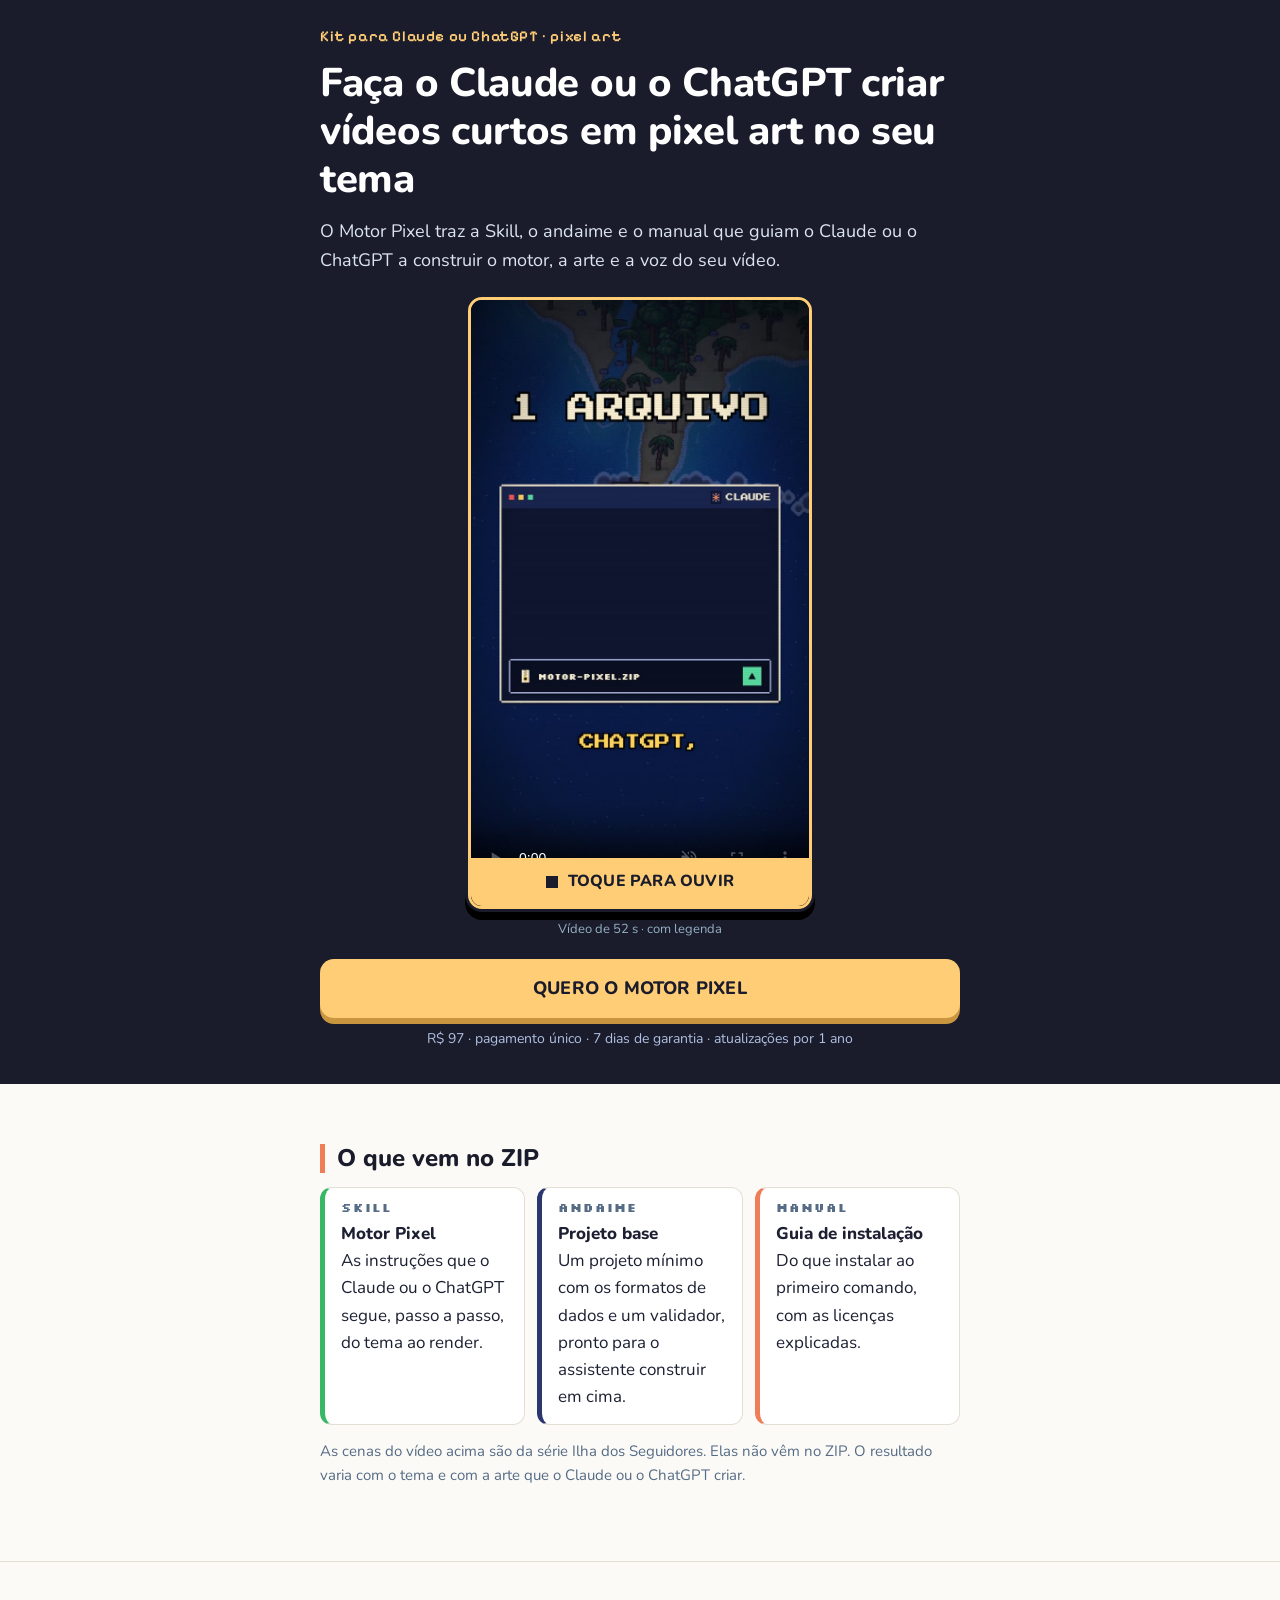
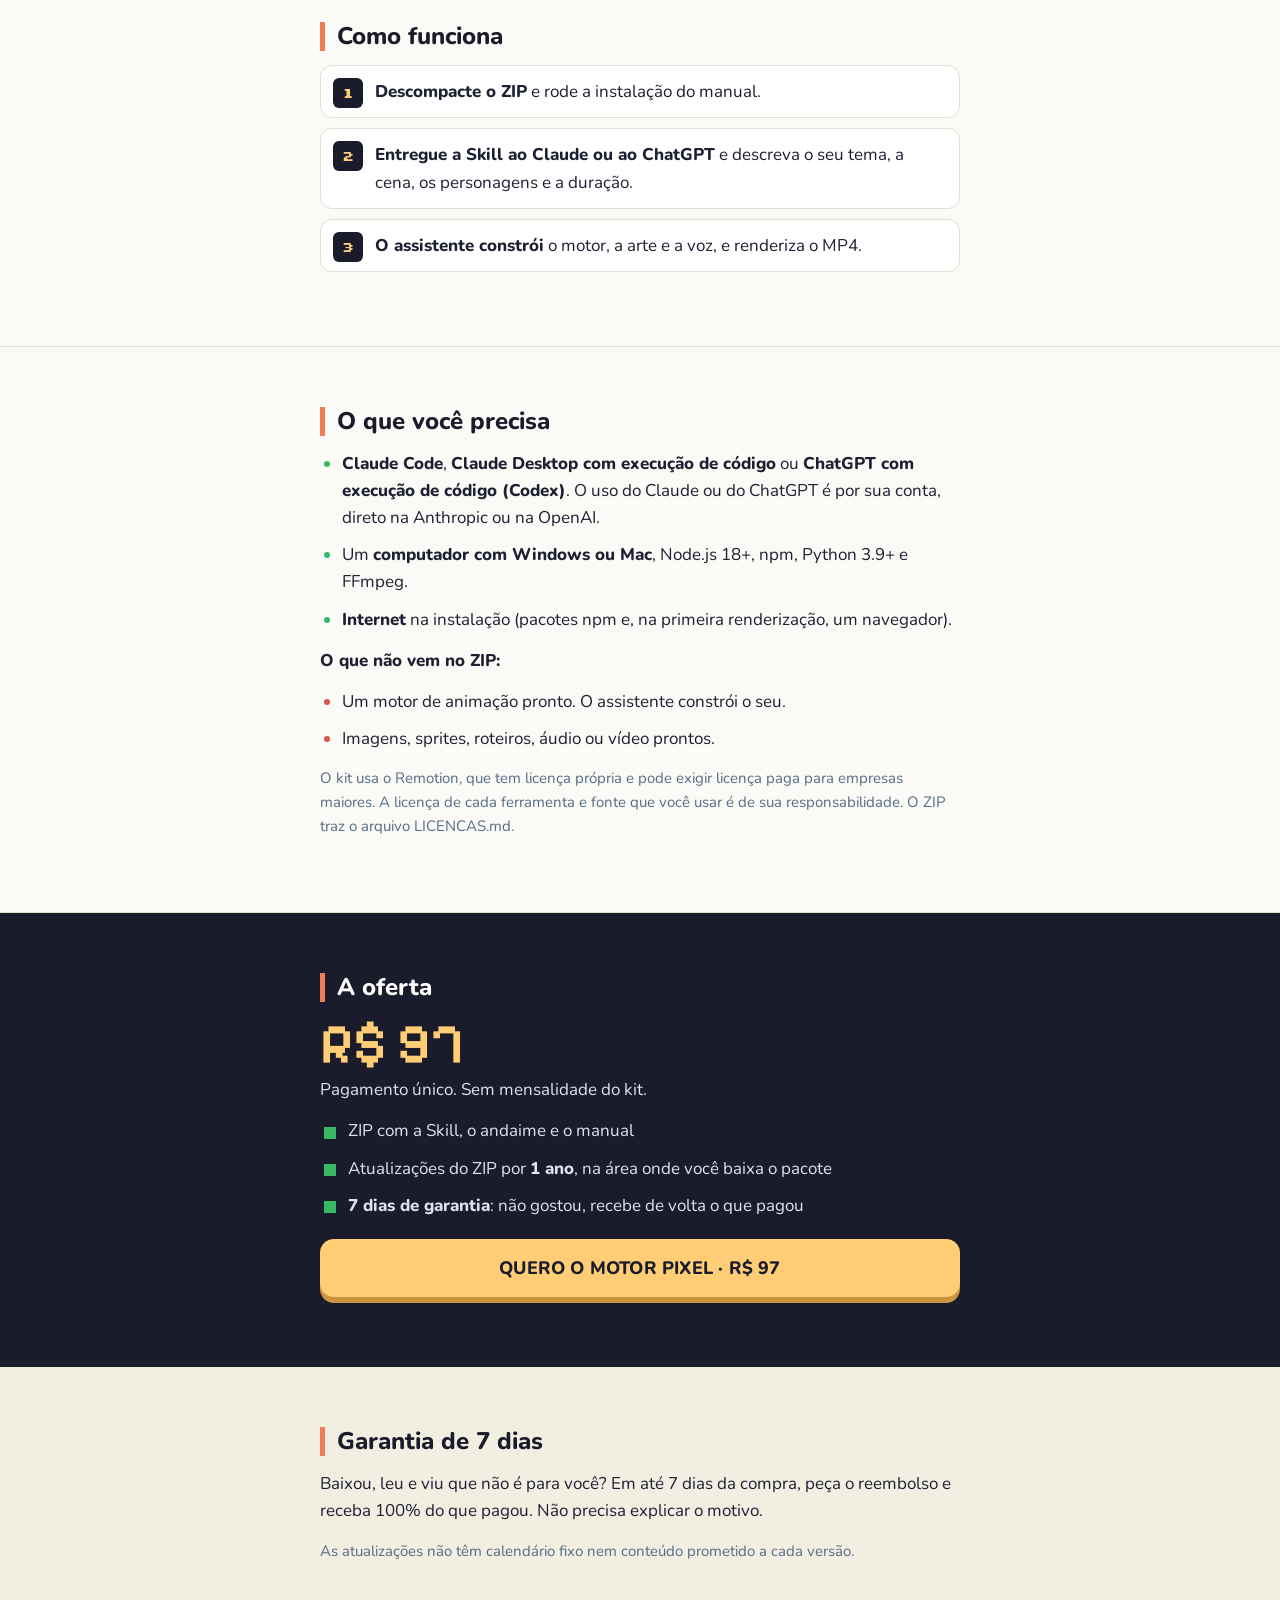
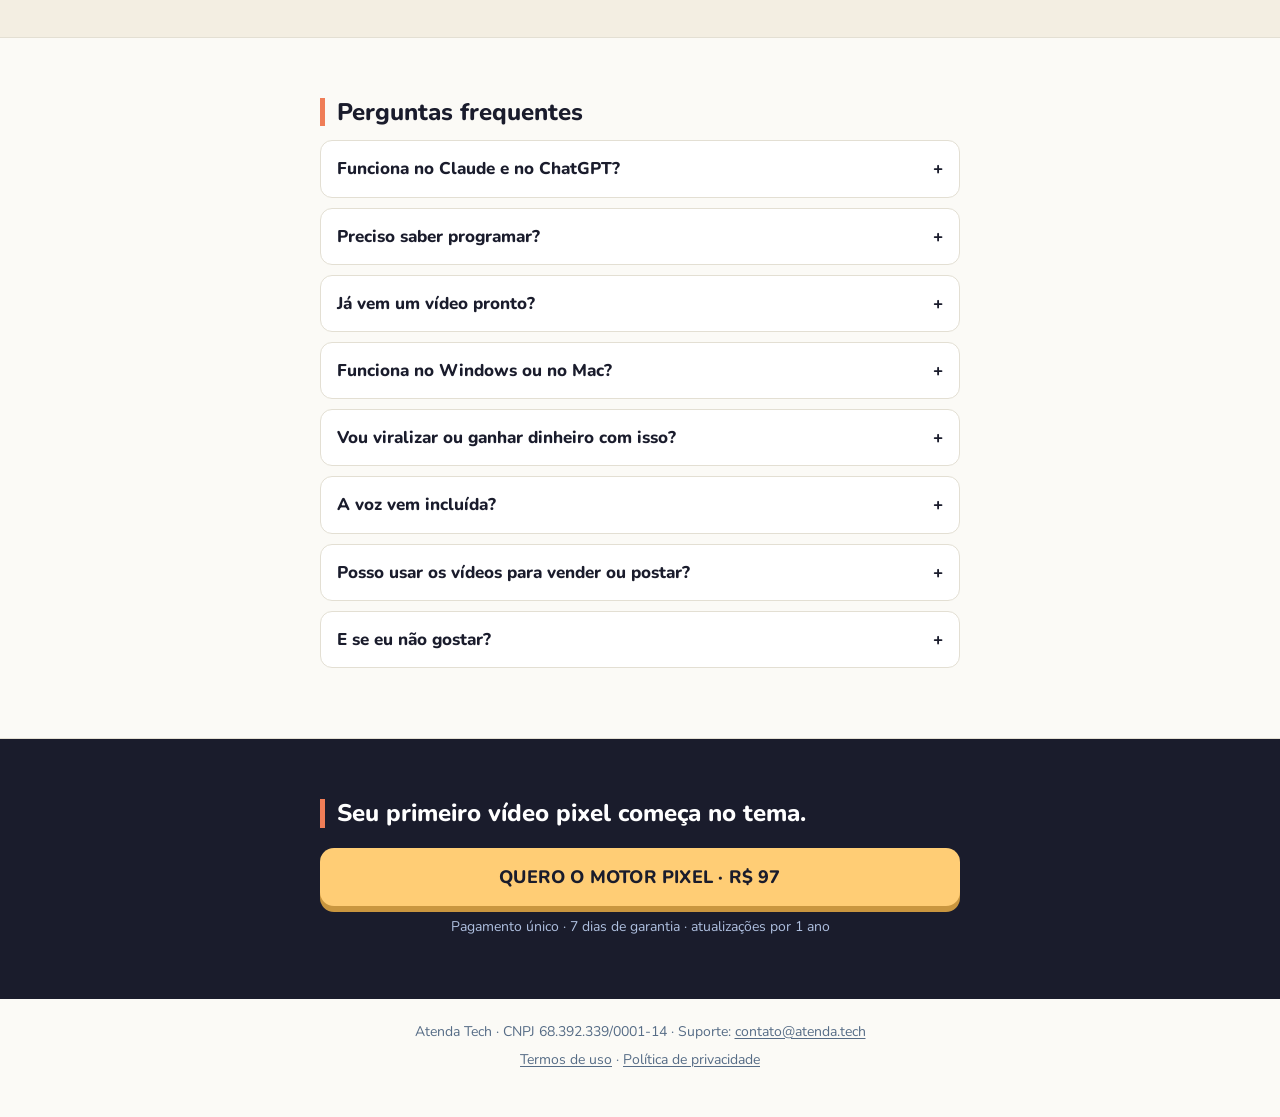
==== motor-pixel/index.html @ f1d87faf "Motor Pixel: remove linha 'Promessa de views, seguidores ou renda'" ====
<!doctype html>
<html lang="pt-BR">
<head>
<meta charset="utf-8">
<meta name="viewport" content="width=device-width, initial-scale=1">
<meta name="robots" content="noindex">
<title>Motor Pixel · Kit para criar vídeos pixel art com o Claude ou o ChatGPT</title>
<meta name="description" content="Kit com a Skill, o andaime e o manual para o Claude ou o ChatGPT construir um vídeo curto em pixel art no seu tema. R$ 97, pagamento único, 7 dias de garantia e 1 ano de atualizações.">
<meta name="theme-color" content="#1a1c2c">
<!-- URL do checkout. Vazia, os botões de compra ficam desativados. -->
<meta name="checkout-url" content="https://pay.kiwify.com.br/xDfB7ss">
<!-- Meta Pixel Code -->
<script>
!function(f,b,e,v,n,t,s)
{if(f.fbq)return;n=f.fbq=function(){n.callMethod?
n.callMethod.apply(n,arguments):n.queue.push(arguments)};
if(!f._fbq)f._fbq=n;n.push=n;n.loaded=!0;n.version='2.0';
n.queue=[];t=b.createElement(e);t.async=!0;
t.src=v;s=b.getElementsByTagName(e)[0];
s.parentNode.insertBefore(t,s)}(window, document,'script',
'https://connect.facebook.net/en_US/fbevents.js');
fbq('init', '1447176216770002');
fbq('track', 'PageView');
</script>
<noscript><img height="1" width="1" style="display:none"
src="https://www.facebook.com/tr?id=1447176216770002&ev=PageView&noscript=1"
/></noscript>
<!-- End Meta Pixel Code -->
<link rel="preload" as="image" href="poster.jpg">
<style>
@font-face{font-family:"Nunito";src:url(../fonts/Nunito-Regular.ttf);font-weight:400;font-display:swap}
@font-face{font-family:"Nunito";src:url(../fonts/Nunito-Bold.ttf);font-weight:700;font-display:swap}
@font-face{font-family:"Nunito";src:url(../fonts/Nunito-ExtraBold.ttf);font-weight:800;font-display:swap}
@font-face{font-family:"Pixel";src:url(../fonts/PixelifySans-600.ttf);font-weight:600;font-display:swap}
@font-face{font-family:"Silk";src:url(../fonts/Silkscreen-Bold.ttf);font-weight:700;font-display:swap}
:root{--escuro:#1a1c2c;--navy:#29366f;--amarelo:#ffcd75;--laranja:#ef7d57;--verde:#38b764;--ink:#1d2033;--muted:#566c86;--line:#E3DFD3;--papel:#fbfaf6;--creme:#F3EEE2;--vermelho:#d9534f}
*{box-sizing:border-box}
html{-webkit-text-size-adjust:100%;scroll-behavior:smooth}
body{margin:0;font-family:"Nunito",system-ui,-apple-system,"Segoe UI",Roboto,sans-serif;font-size:17px;line-height:1.6;color:var(--ink);background:var(--papel)}
img,video{max-width:100%;display:block}
.wrap{max-width:680px;margin:0 auto;padding:0 20px}
section{padding:44px 0;border-bottom:1px solid var(--line)}
h1,h2,h3{font-weight:800;line-height:1.2;margin:0 0 14px;color:var(--escuro)}
h1{font-size:30px;color:#fff;letter-spacing:-.3px}
h2{font-size:24px;padding-left:12px;border-left:5px solid var(--laranja)}
p{margin:0 0 14px}
ul,ol{margin:0 0 14px;padding-left:22px}
li{margin:0 0 10px}
strong{font-weight:800}
.skip{position:absolute;left:-999px}
.skip:focus{left:8px;top:8px;background:#fff;padding:8px 12px;z-index:50}
/* hero */
.hero{background:var(--escuro);color:#DCE3F2;padding:26px 0 34px;border:0}
.kicker{font:600 15px/1.4 "Pixel",sans-serif;letter-spacing:.6px;color:var(--amarelo);margin-bottom:12px}
.hero .sub{font-size:18px;color:#DCE3F2}
/* vídeo 9:16 */
.vsl{position:relative;width:min(100%,360px,calc(68vh * 9 / 16));aspect-ratio:9/16;margin:22px auto 6px;border-radius:14px;overflow:hidden;background:#000;border:3px solid var(--amarelo);box-shadow:0 0 0 3px var(--escuro),0 8px 0 3px #000}
.vsl video{width:100%;height:100%;object-fit:cover;background:#000}
.sound{position:absolute;inset:auto 0 0 0;display:flex;align-items:center;justify-content:center;gap:10px;padding:14px 12px;border:0;cursor:pointer;color:var(--escuro);background:var(--amarelo);font:800 16px/1.2 "Nunito",sans-serif;text-transform:uppercase;letter-spacing:.2px}
.sound[hidden]{display:none}
.sound .dot{width:12px;height:12px;background:var(--escuro);animation:blink 1s steps(2) infinite}
@keyframes blink{50%{opacity:.15}}
.vsl-cap{text-align:center;font-size:13px;color:#94b0c2;margin:10px 0 0}
/* botões de compra (desativados até existir checkout) */
.cta{display:block;width:100%;text-align:center;background:var(--amarelo);color:var(--escuro);font:800 18px/1.25 "Nunito",sans-serif;border:0;padding:18px 16px;border-radius:14px;box-shadow:0 6px 0 #C9963F;margin:20px 0 10px;text-transform:uppercase;letter-spacing:.2px;cursor:pointer}
.cta:active:not(:disabled){transform:translateY(3px);box-shadow:0 3px 0 #C9963F}
.cta:disabled{background:#cfc9b8;color:#5b5a52;box-shadow:0 6px 0 #a9a392;cursor:not-allowed}
.cta-small{display:block;text-align:center;font-size:14px;color:var(--muted)}
.hero .cta-small,.final .cta-small{color:#AFC0E0}
/* blocos */
.cards{list-style:none;padding:0;display:grid;gap:12px}
.cards li{background:#fff;border:1px solid var(--line);border-left:5px solid var(--verde);border-radius:12px;padding:14px 16px;margin:0}
.cards li:nth-child(2){border-left-color:var(--navy)}
.cards li:nth-child(3){border-left-color:var(--laranja)}
.tag{display:block;font:700 12px/1 "Silk",monospace;letter-spacing:1px;color:var(--muted);margin-bottom:6px}
.steps{list-style:none;padding:0;counter-reset:s}
.steps li{counter-increment:s;position:relative;padding:12px 12px 12px 54px;background:#fff;border:1px solid var(--line);border-radius:12px}
.steps li::before{content:counter(s);position:absolute;left:12px;top:12px;width:30px;height:30px;border-radius:6px;background:var(--escuro);color:var(--amarelo);font:700 14px/30px "Silk",monospace;text-align:center}
.need li::marker{color:var(--verde)}
.warn{background:#FFF6D6;border:2px solid #E0A800;border-radius:12px;padding:12px 14px;color:#5A4500;font-size:16px}
.no li::marker{color:var(--vermelho)}
.note{font-size:15px;color:var(--muted)}
.offer{background:var(--escuro);color:#DCE3F2;border:0}
.offer h2{color:#fff}
.price{font:600 56px/1 "Pixel",sans-serif;color:var(--amarelo);margin:6px 0 4px}
.offer ul{list-style:none;padding:0}
.offer li{padding-left:28px;position:relative}
.offer li::before{content:"";position:absolute;left:4px;top:.55em;width:12px;height:12px;background:var(--verde)}
.guarantee{background:var(--creme)}
.faq details{background:#fff;border:1px solid var(--line);border-radius:12px;margin:0 0 10px;padding:0 16px}
.faq summary{cursor:pointer;font-weight:800;padding:14px 0;list-style:none;color:var(--escuro)}
.faq summary::-webkit-details-marker{display:none}
.faq summary::after{content:"+";float:right;font-weight:800}
.faq details[open] summary::after{content:"–"}
.final{background:var(--escuro);border:0}
.final h2{color:#fff}
footer{padding:22px 0 110px;font-size:14px;color:var(--muted);text-align:center}
footer p{margin:0 0 6px}footer a{color:var(--muted);text-underline-offset:2px}
/* barra fixa no celular */
.bar{position:fixed;left:0;right:0;bottom:0;z-index:20;background:rgba(26,28,44,.97);border-top:3px solid var(--amarelo);padding:10px 14px calc(10px + env(safe-area-inset-bottom));display:flex;gap:12px;align-items:center;transform:translateY(110%);transition:transform .25s}
.bar.on{transform:none}
.bar .p{color:#fff;font:600 22px/1 "Pixel",sans-serif;white-space:nowrap}
.bar .p small{display:block;font:700 11px/1.2 "Nunito",sans-serif;color:#AFC0E0;margin-top:3px}
.bar .cta{margin:0;padding:13px 10px;font-size:15px;box-shadow:0 4px 0 #a9a392}
@media (min-width:760px){h1{font-size:40px}section{padding:60px 0}.cards{grid-template-columns:1fr 1fr 1fr}.bar{display:none}footer{padding-bottom:40px}}
@media (prefers-reduced-motion:reduce){.sound .dot{animation:none}html{scroll-behavior:auto}.bar{transition:none}}
</style>
</head>
<body>
<a class="skip" href="#oferta">Ir para a oferta</a>

<section class="hero">
  <div class="wrap">
    <div class="kicker">Kit para Claude ou ChatGPT · pixel art</div>
    <h1>Faça o Claude ou o ChatGPT criar vídeos curtos em pixel art no seu tema</h1>
    <p class="sub">O Motor Pixel traz a Skill, o andaime e o manual que guiam o Claude ou o ChatGPT a construir o motor, a arte e a voz do seu vídeo.</p>

    <div class="vsl" id="vsl">
      <video id="vsl-video" src="vsl.mp4" poster="poster.jpg" muted playsinline preload="metadata" aria-label="Vídeo de apresentação do Motor Pixel"></video>
      <button class="sound" id="sound" type="button" hidden><span class="dot" aria-hidden="true"></span>Toque para ouvir</button>
    </div>
    <p class="vsl-cap">Vídeo de 52 s · com legenda</p>

    <button class="cta" type="button" disabled aria-disabled="true" data-checkout="vsl-topo">Quero o Motor Pixel</button>
    <span class="cta-small">R$&nbsp;97 · pagamento único · 7 dias de garantia · atualizações por 1 ano</span>
  </div>
</section>

<section>
  <div class="wrap">
    <h2>O que vem no ZIP</h2>
    <ul class="cards">
      <li><span class="tag">SKILL</span><strong>Motor Pixel</strong><br>As instruções que o Claude ou o ChatGPT segue, passo a passo, do tema ao render.</li>
      <li><span class="tag">ANDAIME</span><strong>Projeto base</strong><br>Um projeto mínimo com os formatos de dados e um validador, pronto para o assistente construir em cima.</li>
      <li><span class="tag">MANUAL</span><strong>Guia de instalação</strong><br>Do que instalar ao primeiro comando, com as licenças explicadas.</li>
    </ul>
    <p class="note">As cenas do vídeo acima são da série Ilha dos Seguidores. Elas não vêm no ZIP. O resultado varia com o tema e com a arte que o Claude ou o ChatGPT criar.</p>
  </div>
</section>

<section>
  <div class="wrap">
    <h2>Como funciona</h2>
    <ol class="steps">
      <li><strong>Descompacte o ZIP</strong> e rode a instalação do manual.</li>
      <li><strong>Entregue a Skill ao Claude ou ao ChatGPT</strong> e descreva o seu tema, a cena, os personagens e a duração.</li>
      <li><strong>O assistente constrói</strong> o motor, a arte e a voz, e renderiza o MP4.</li>
    </ol>
  </div>
</section>

<section>
  <div class="wrap">
    <h2>O que você precisa</h2>
    <ul class="need">
      <li><strong>Claude Code</strong>, <strong>Claude Desktop com execução de código</strong> ou <strong>ChatGPT com execução de código (Codex)</strong>. O uso do Claude ou do ChatGPT é por sua conta, direto na Anthropic ou na OpenAI.</li>
      <li>Um <strong>computador com Windows ou Mac</strong>, Node.js 18+, npm, Python 3.9+ e FFmpeg.</li>
      <li><strong>Internet</strong> na instalação (pacotes npm e, na primeira renderização, um navegador).</li>
    </ul>
    <p style="margin-top:14px"><strong>O que não vem no ZIP:</strong></p>
    <ul class="no">
      <li>Um motor de animação pronto. O assistente constrói o seu.</li>
      <li>Imagens, sprites, roteiros, áudio ou vídeo prontos.</li>
    </ul>
    <p class="note">O kit usa o Remotion, que tem licença própria e pode exigir licença paga para empresas maiores. A licença de cada ferramenta e fonte que você usar é de sua responsabilidade. O ZIP traz o arquivo LICENCAS.md.</p>
  </div>
</section>

<section class="offer" id="oferta">
  <div class="wrap">
    <h2>A oferta</h2>
    <div class="price">R$&nbsp;97</div>
    <p>Pagamento único. Sem mensalidade do kit.</p>
    <ul>
      <li>ZIP com a Skill, o andaime e o manual</li>
      <li>Atualizações do ZIP por <strong>1 ano</strong>, na área onde você baixa o pacote</li>
      <li><strong>7 dias de garantia</strong>: não gostou, recebe de volta o que pagou</li>
    </ul>
    <button class="cta" type="button" disabled aria-disabled="true" data-checkout="oferta">Quero o Motor Pixel · R$&nbsp;97</button>
  </div>
</section>

<section class="guarantee">
  <div class="wrap">
    <h2>Garantia de 7 dias</h2>
    <p>Baixou, leu e viu que não é para você? Em até 7 dias da compra, peça o reembolso e receba 100% do que pagou. Não precisa explicar o motivo.</p>
    <p class="note">As atualizações não têm calendário fixo nem conteúdo prometido a cada versão.</p>
  </div>
</section>

<section class="faq">
  <div class="wrap">
    <h2>Perguntas frequentes</h2>
    <details><summary>Funciona no Claude e no ChatGPT?</summary><p>Funciona nos dois, desde que o assistente tenha execução de código: Claude Code, Claude Desktop com execução de código ou ChatGPT com execução de código (Codex). Em um chat comum, sem execução de código, o kit não arranca.</p></details>
    <details><summary>Preciso saber programar?</summary><p>Você não precisa escrever código: o assistente escreve. Mas precisa instalar Node.js e FFmpeg e seguir as instruções do manual, que mostra cada passo.</p></details>
    <details><summary>Já vem um vídeo pronto?</summary><p>Não. O ZIP traz o andaime e as instruções. O assistente constrói o motor e a arte no seu tema e renderiza o vídeo.</p></details>
    <details><summary>Funciona no Windows ou no Mac?</summary><p>Sim. Funciona no Windows e no Mac.</p></details>
    <details><summary>Vou viralizar ou ganhar dinheiro com isso?</summary><p>Não dá para prometer. O kit ajuda a produzir o vídeo. O alcance depende do seu tema, da sua constância e de coisas que ninguém controla.</p></details>
    <details><summary>A voz vem incluída?</summary><p>Não vem áudio. O manual documenta uma opção gratuita de voz, o cliente edge-tts, que você instala por conta própria e que tem a própria licença.</p></details>
    <details><summary>Posso usar os vídeos para vender ou postar?</summary><p>A responsabilidade de conferir as licenças das ferramentas, fontes, vozes e músicas é sua. O ZIP explica o que checar, mas não é parecer jurídico.</p></details>
    <details><summary>E se eu não gostar?</summary><p>Garantia de 7 dias, com reembolso de 100%.</p></details>
  </div>
</section>

<section class="final">
  <div class="wrap">
    <h2>Seu primeiro vídeo pixel começa no tema.</h2>
    <button class="cta" type="button" disabled aria-disabled="true" data-checkout="vsl-final">Quero o Motor Pixel · R$&nbsp;97</button>
    <span class="cta-small">Pagamento único · 7 dias de garantia · atualizações por 1 ano</span>
  </div>
</section>

<footer>
  <div class="wrap">
    <p>Atenda Tech · CNPJ 68.392.339/0001-14 · Suporte: <a href="mailto:contato@atenda.tech">contato@atenda.tech</a></p>
    <p><a href="../termos/">Termos de uso</a> · <a href="../privacidade/">Política de privacidade</a></p>
  </div>
</footer>

<div class="bar" id="bar" aria-hidden="true">
  <div class="p">R$&nbsp;97<small>pagamento único</small></div>
  <button class="cta" type="button" disabled aria-disabled="true" tabindex="-1" data-checkout="barra">Comprar agora</button>
</div>

<script src="../assets/checkout.js"></script>
<script>
(function(){
  var v=document.getElementById("vsl-video"), s=document.getElementById("sound");
  var reduce=window.matchMedia&&matchMedia("(prefers-reduced-motion: reduce)").matches;

  /* Vídeo: começa mudo (legenda no vídeo) e pede um toque para ligar o som. */
  function showSound(){ s.hidden=false; }
  if(!reduce){
    var p=v.play(); if(p&&p.catch){ p.catch(function(){ v.controls=true; }); }
    showSound();
  }else{ v.controls=true; }
  s.addEventListener("click",function(){
    v.muted=false; v.currentTime=0; v.controls=true; v.play(); s.hidden=true;
  });
  v.addEventListener("ended",function(){ v.controls=true; });

  /* Botões de compra: só ativam quando houver URL de checkout. */
  var url=(document.querySelector('meta[name="checkout-url"]')||{}).content||"";
  document.querySelectorAll("button[data-checkout]").forEach(function(b){
    var target=window.MotorPixelCheckout.buildCheckoutUrl(url, location.search, b.getAttribute("data-checkout"));
    if(!target) return;
    b.disabled=false; b.removeAttribute("aria-disabled");
    b.addEventListener("click", function () {
      try {
        if (typeof fbq === "function") {
          fbq("track", "InitiateCheckout", {
            content_name: "Motor Pixel",
            content_ids: [b.getAttribute("data-checkout") || ""],
            value: 97,
            currency: "BRL",
          });
        }
      } catch (e) {}
      location.href = target;
    });
  });

  /* Barra fixa: aparece depois do primeiro botão, some quando a oferta está na tela. */
  var bar=document.getElementById("bar"), top=document.querySelector(".hero .cta"), offer=document.getElementById("oferta");
  if("IntersectionObserver" in window){
    var pastTop=false, onOffer=false;
    function upd(){ var on=pastTop&&!onOffer; bar.classList.toggle("on",on); bar.setAttribute("aria-hidden",on?"false":"true"); }
    new IntersectionObserver(function(e){ pastTop=!e[0].isIntersecting && e[0].boundingClientRect.top<0; upd(); }).observe(top);
    new IntersectionObserver(function(e){ onOffer=e[0].isIntersecting; upd(); }).observe(offer);
  }
})();
</script>
</body>
</html>
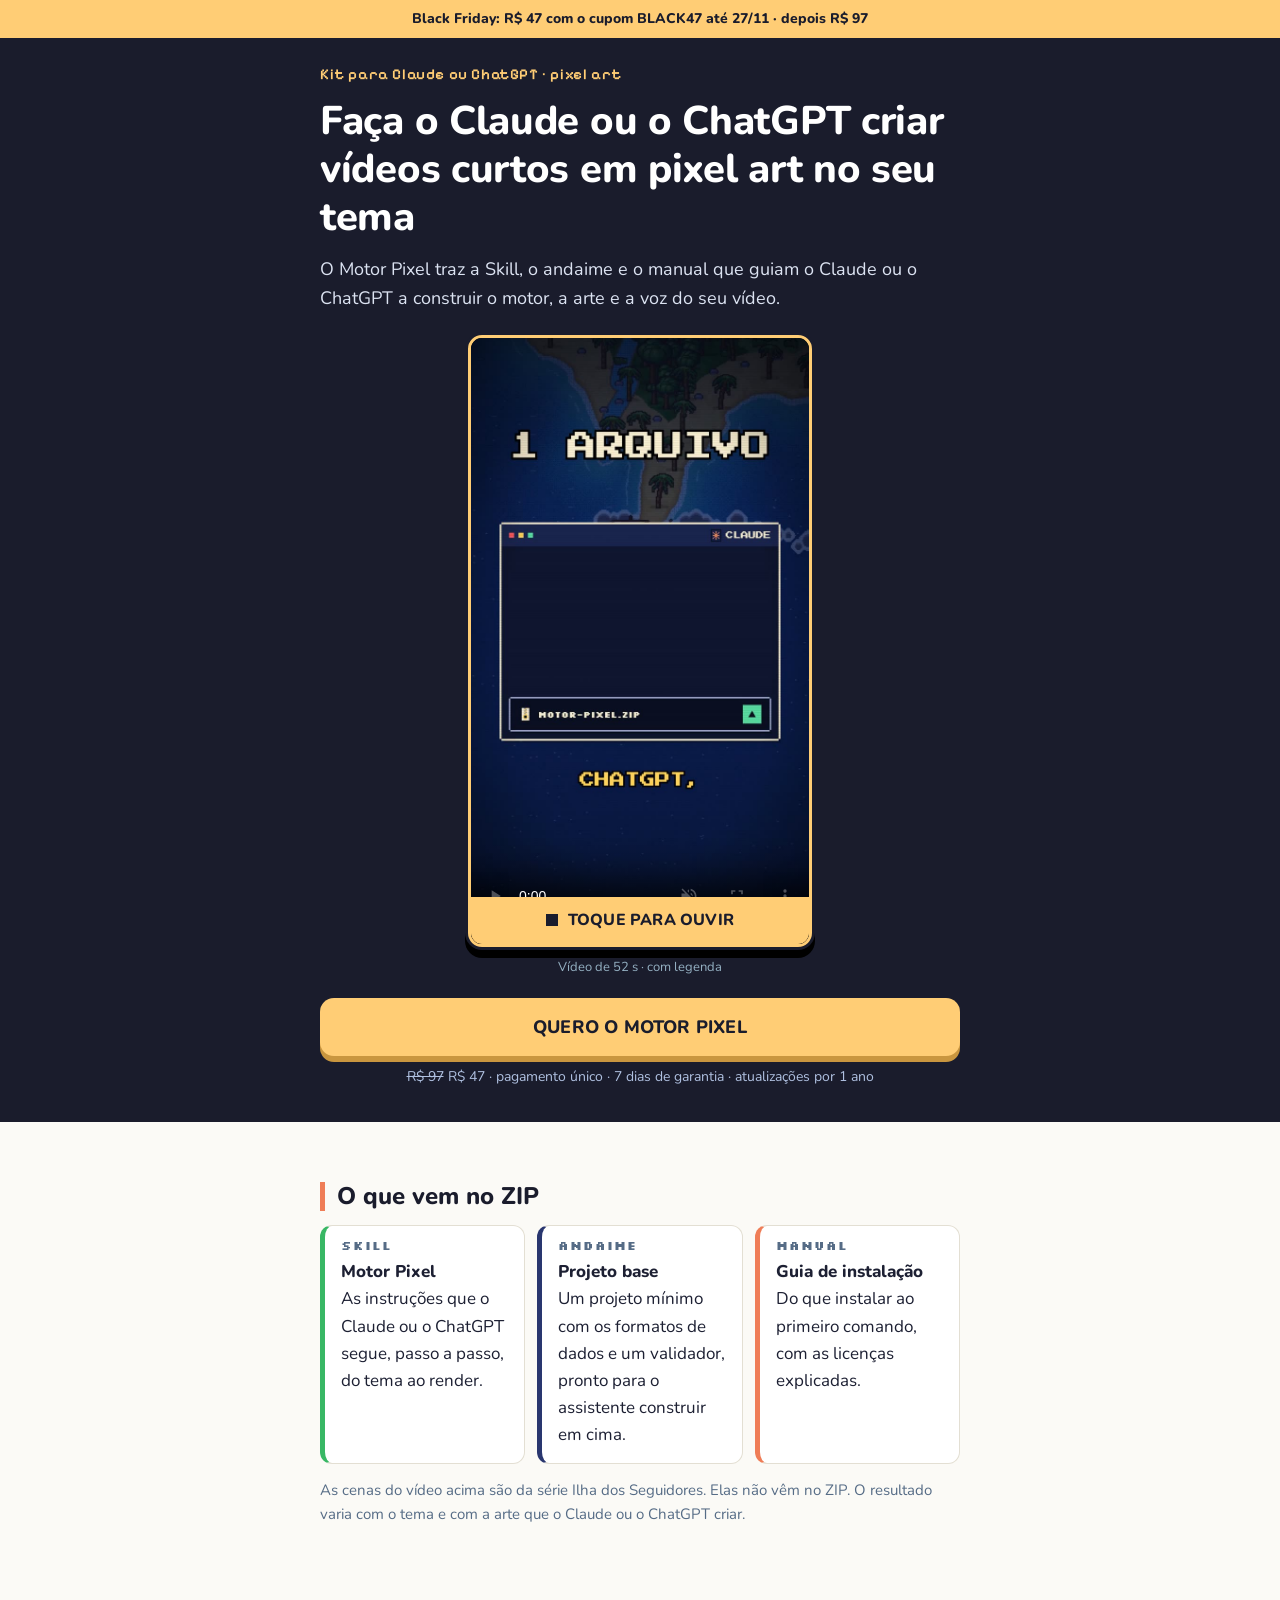
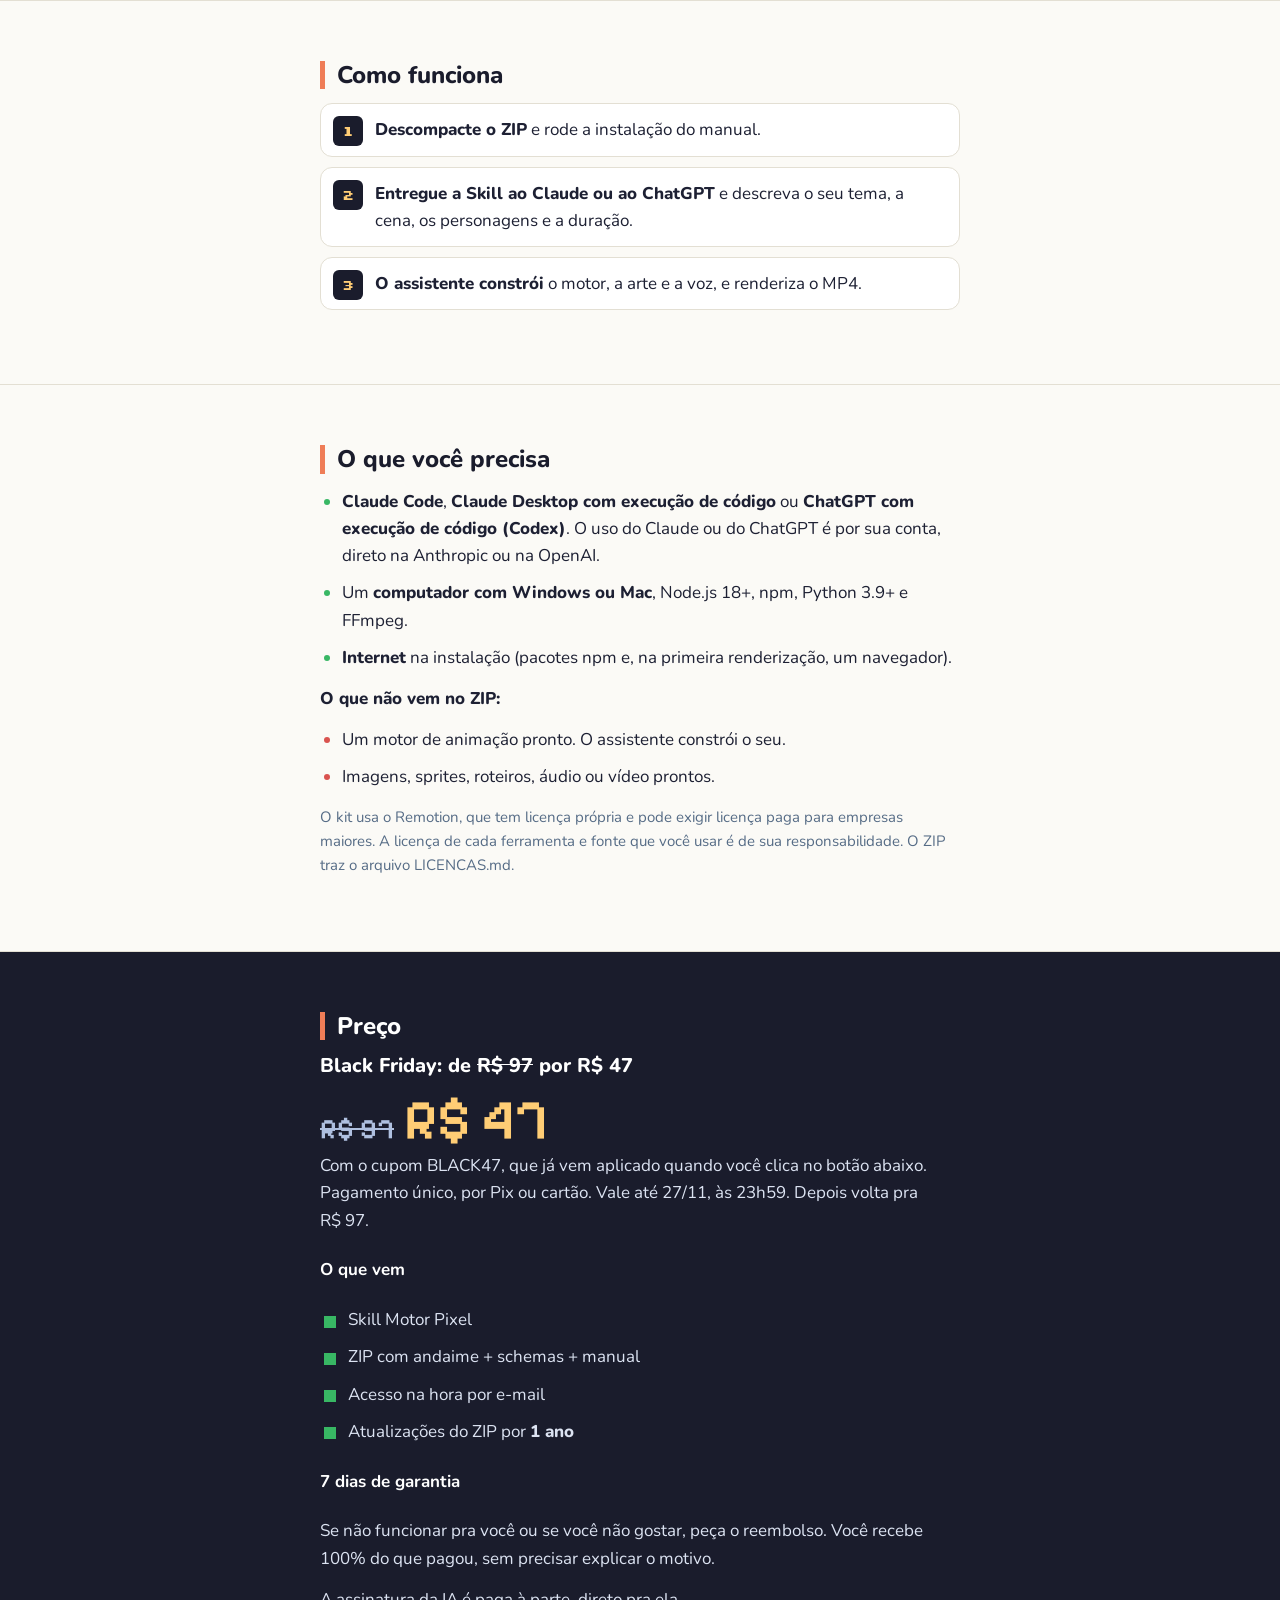
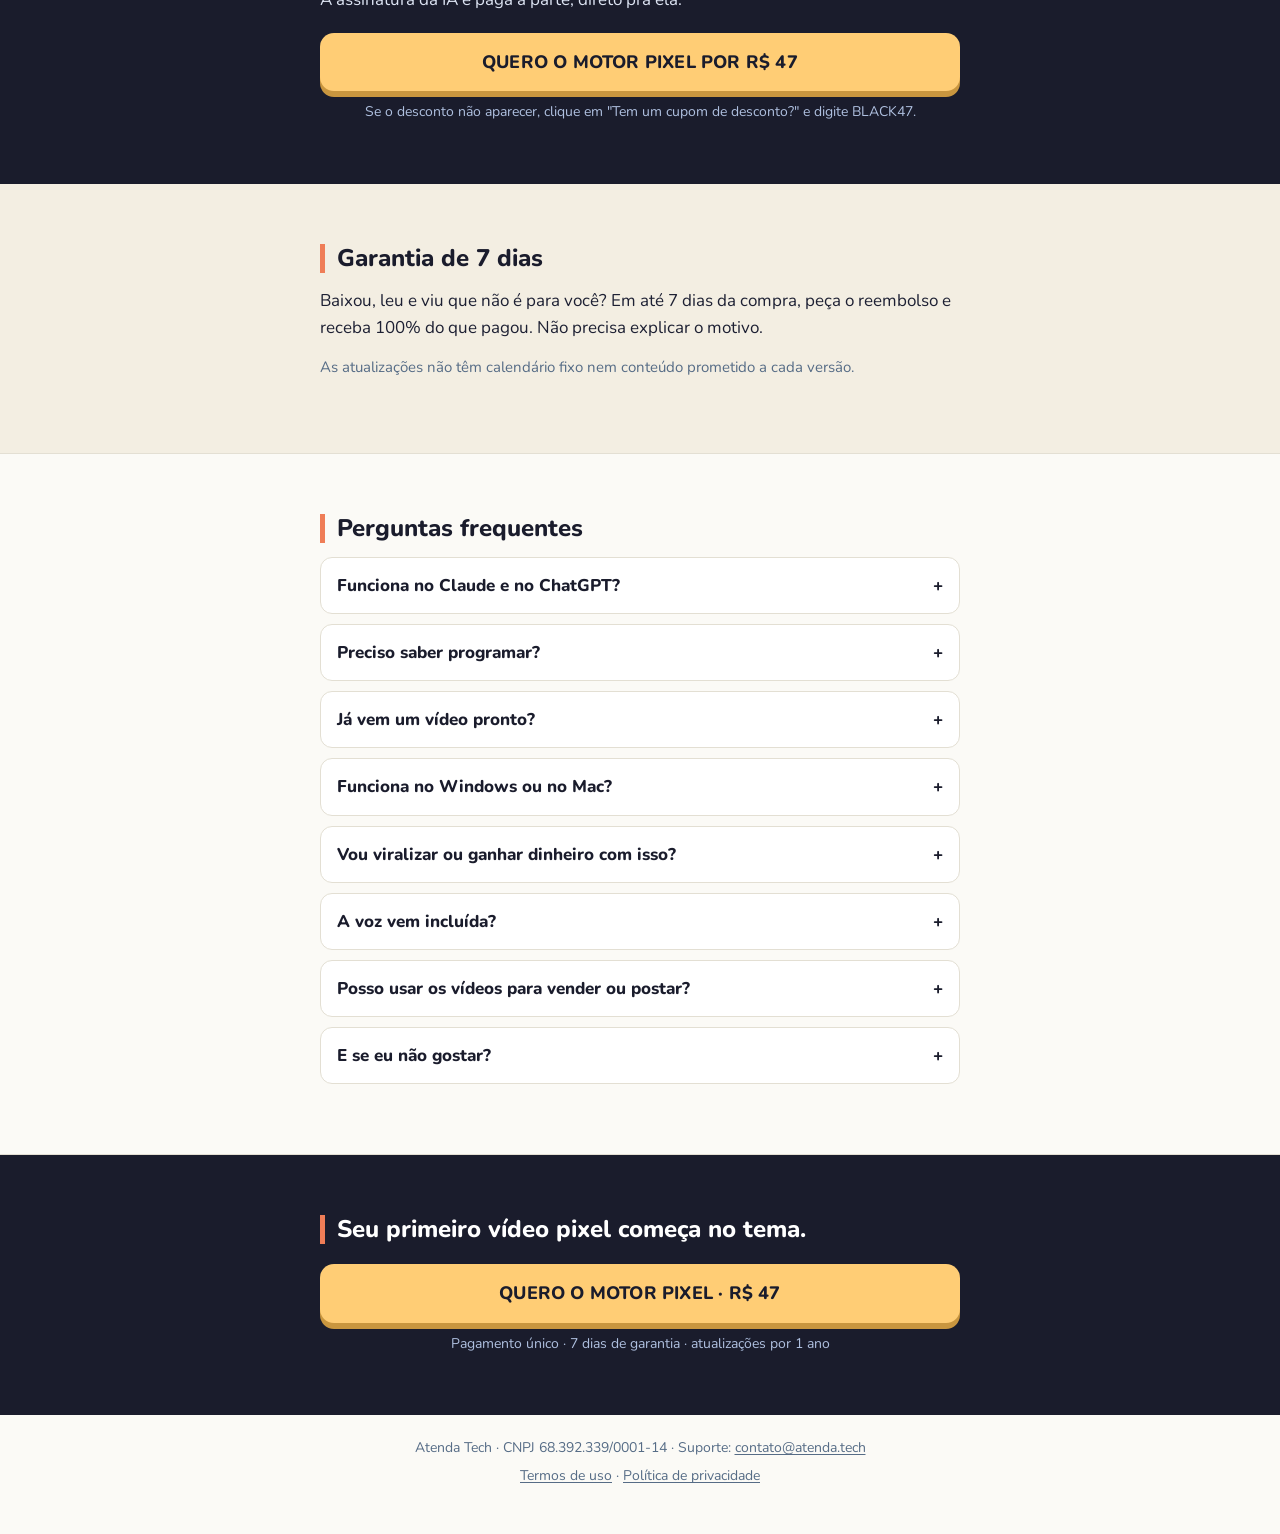
==== commit b7a9b934: "Motor Pixel: bloco de preço Black Friday R$ 47 com cupom BLACK47 até 27/11 (local, não publicado)" ====
--- a/motor-pixel/index.html
+++ b/motor-pixel/index.html
@@ -8,7 +8,7 @@
 <meta name="description" content="Kit com a Skill, o andaime e o manual para o Claude ou o ChatGPT construir um vídeo curto em pixel art no seu tema. R$ 97, pagamento único, 7 dias de garantia e 1 ano de atualizações.">
 <meta name="theme-color" content="#1a1c2c">
 <!-- URL do checkout. Vazia, os botões de compra ficam desativados. -->
-<meta name="checkout-url" content="https://pay.kiwify.com.br/xDfB7ss">
+<meta name="checkout-url" content="https://pay.kiwify.com.br/xDfB7ss?coupon=BLACK47">
 <!-- Meta Pixel Code -->
 <script>
 !function(f,b,e,v,n,t,s)
@@ -86,6 +86,10 @@
 .offer ul{list-style:none;padding:0}
 .offer li{padding-left:28px;position:relative}
 .offer li::before{content:"";position:absolute;left:4px;top:.55em;width:12px;height:12px;background:var(--verde)}
+.bf-banner{background:var(--amarelo);color:var(--escuro);text-align:center;font:800 14px/1.3 "Nunito",sans-serif;padding:10px 14px}
+.price s{font-size:.5em;color:#AFC0E0;margin-right:10px}
+.bf-hint{display:block;text-align:center;font-size:14px;color:#AFC0E0}
+.offer h3,.offer h4{color:#fff}
 .guarantee{background:var(--creme)}
 .faq details{background:#fff;border:1px solid var(--line);border-radius:12px;margin:0 0 10px;padding:0 16px}
 .faq summary{cursor:pointer;font-weight:800;padding:14px 0;list-style:none;color:var(--escuro)}
@@ -108,6 +112,7 @@
 </head>
 <body>
 <a class="skip" href="#oferta">Ir para a oferta</a>
+<div class="bf-banner">Black Friday: R$&nbsp;47 com o cupom BLACK47 até 27/11 · depois R$&nbsp;97</div>
 
 <section class="hero">
   <div class="wrap">
@@ -122,7 +127,7 @@
     <p class="vsl-cap">Vídeo de 52 s · com legenda</p>
 
     <button class="cta" type="button" disabled aria-disabled="true" data-checkout="vsl-topo">Quero o Motor Pixel</button>
-    <span class="cta-small">R$&nbsp;97 · pagamento único · 7 dias de garantia · atualizações por 1 ano</span>
+    <span class="cta-small"><s>R$&nbsp;97</s> R$&nbsp;47 · pagamento único · 7 dias de garantia · atualizações por 1 ano</span>
   </div>
 </section>
 
@@ -168,15 +173,22 @@
 
 <section class="offer" id="oferta">
   <div class="wrap">
-    <h2>A oferta</h2>
-    <div class="price">R$&nbsp;97</div>
-    <p>Pagamento único. Sem mensalidade do kit.</p>
+    <h2>Preço</h2>
+    <h3>Black Friday: de <s>R$&nbsp;97</s> por R$&nbsp;47</h3>
+    <div class="price"><s>R$&nbsp;97</s>R$&nbsp;47</div>
+    <p>Com o cupom BLACK47, que já vem aplicado quando você clica no botão abaixo. Pagamento único, por Pix ou cartão. Vale até 27/11, às 23h59. Depois volta pra R$&nbsp;97.</p>
+    <h4>O que vem</h4>
     <ul>
-      <li>ZIP com a Skill, o andaime e o manual</li>
-      <li>Atualizações do ZIP por <strong>1 ano</strong>, na área onde você baixa o pacote</li>
-      <li><strong>7 dias de garantia</strong>: não gostou, recebe de volta o que pagou</li>
-    </ul>
-    <button class="cta" type="button" disabled aria-disabled="true" data-checkout="oferta">Quero o Motor Pixel · R$&nbsp;97</button>
+      <li>Skill Motor Pixel</li>
+      <li>ZIP com andaime + schemas + manual</li>
+      <li>Acesso na hora por e-mail</li>
+      <li>Atualizações do ZIP por <strong>1 ano</strong></li>
+    </ul>
+    <h4>7 dias de garantia</h4>
+    <p>Se não funcionar pra você ou se você não gostar, peça o reembolso. Você recebe 100% do que pagou, sem precisar explicar o motivo.</p>
+    <p>A assinatura da IA é paga à parte, direto pra ela.</p>
+    <button class="cta" type="button" disabled aria-disabled="true" data-checkout="oferta">Quero o Motor Pixel por R$&nbsp;47</button>
+    <span class="bf-hint">Se o desconto não aparecer, clique em "Tem um cupom de desconto?" e digite BLACK47.</span>
   </div>
 </section>
 
@@ -205,7 +217,7 @@
 <section class="final">
   <div class="wrap">
     <h2>Seu primeiro vídeo pixel começa no tema.</h2>
-    <button class="cta" type="button" disabled aria-disabled="true" data-checkout="vsl-final">Quero o Motor Pixel · R$&nbsp;97</button>
+    <button class="cta" type="button" disabled aria-disabled="true" data-checkout="vsl-final">Quero o Motor Pixel · R$&nbsp;47</button>
     <span class="cta-small">Pagamento único · 7 dias de garantia · atualizações por 1 ano</span>
   </div>
 </section>
@@ -218,7 +230,7 @@
 </footer>
 
 <div class="bar" id="bar" aria-hidden="true">
-  <div class="p">R$&nbsp;97<small>pagamento único</small></div>
+  <div class="p">R$&nbsp;47<small>Black Friday · de R$&nbsp;97</small></div>
   <button class="cta" type="button" disabled aria-disabled="true" tabindex="-1" data-checkout="barra">Comprar agora</button>
 </div>
 
@@ -242,7 +254,7 @@
   /* Botões de compra: só ativam quando houver URL de checkout. */
   var url=(document.querySelector('meta[name="checkout-url"]')||{}).content||"";
   document.querySelectorAll("button[data-checkout]").forEach(function(b){
-    var target=window.MotorPixelCheckout.buildCheckoutUrl(url, location.search, b.getAttribute("data-checkout"));
+    var target=window.MotorPixelCheckout.buildCheckoutUrl(url, location.search, "bf-preco");
     if(!target) return;
     b.disabled=false; b.removeAttribute("aria-disabled");
     b.addEventListener("click", function () {
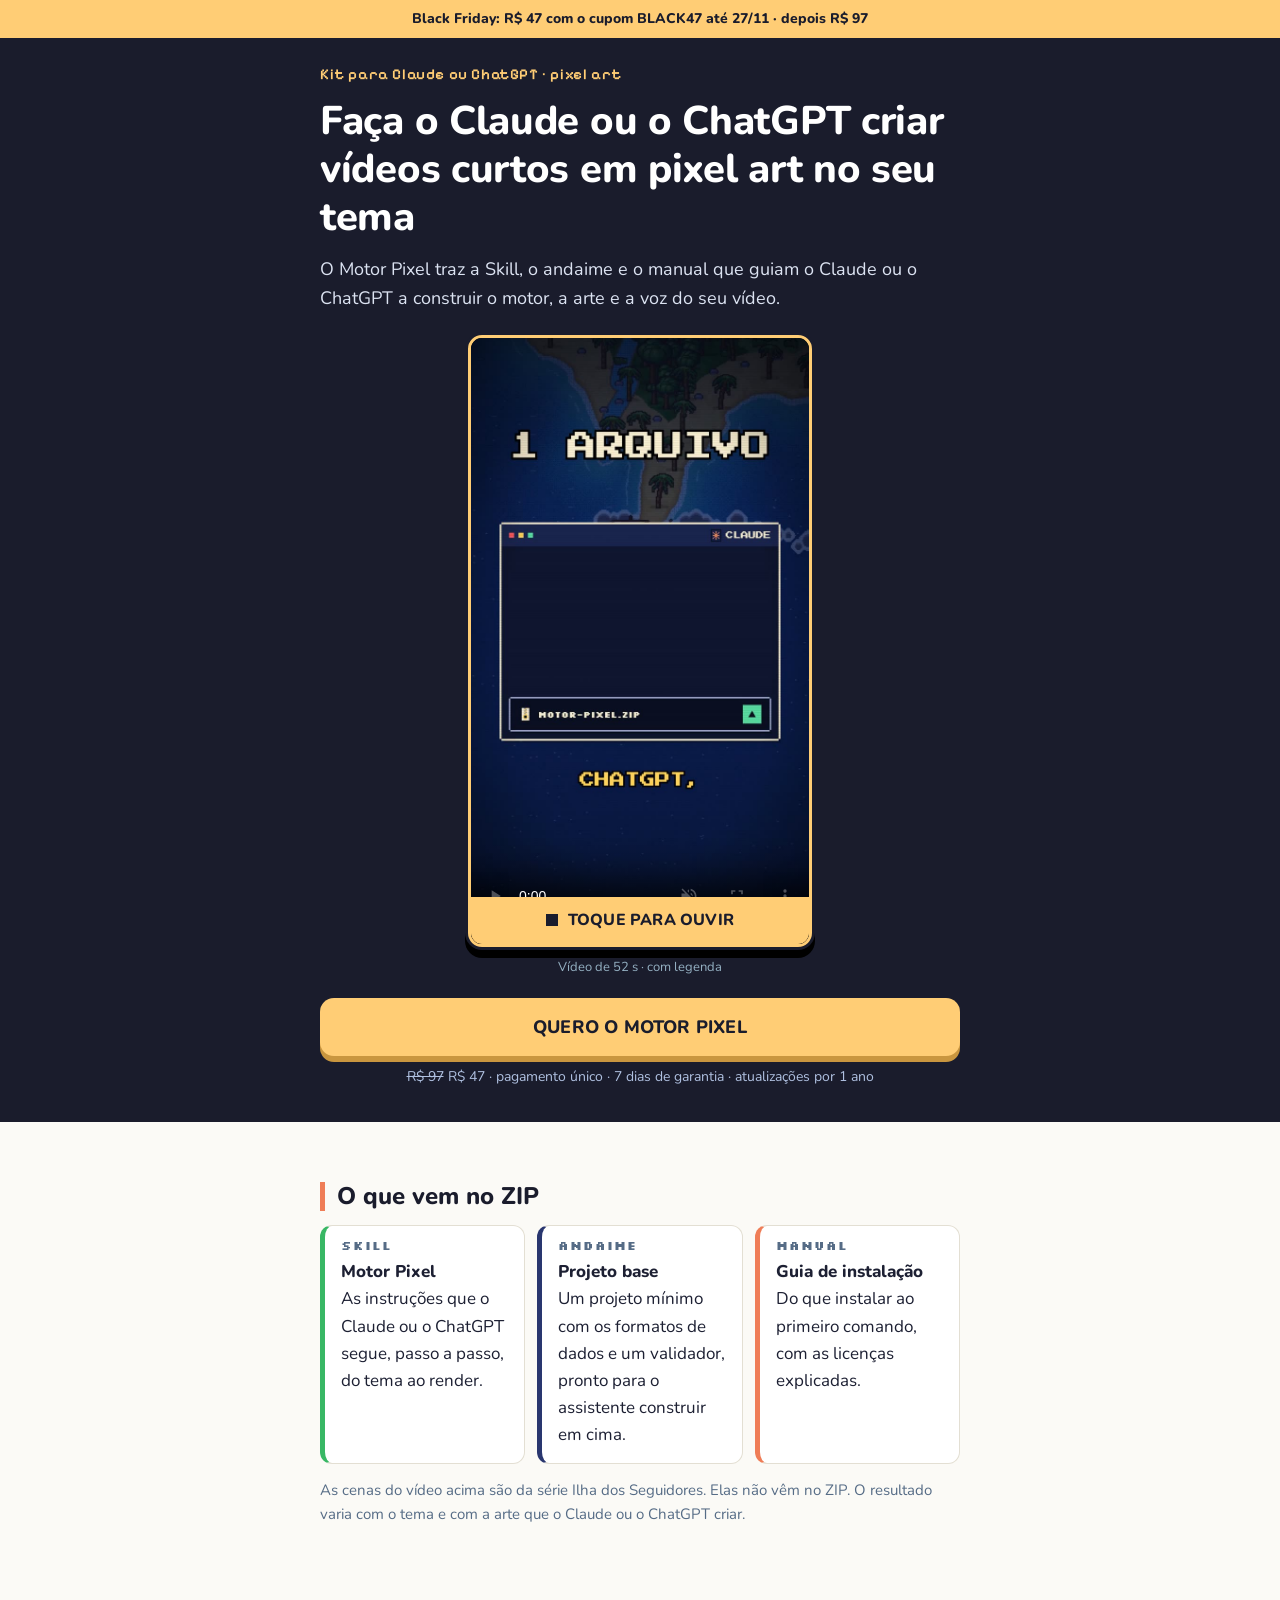
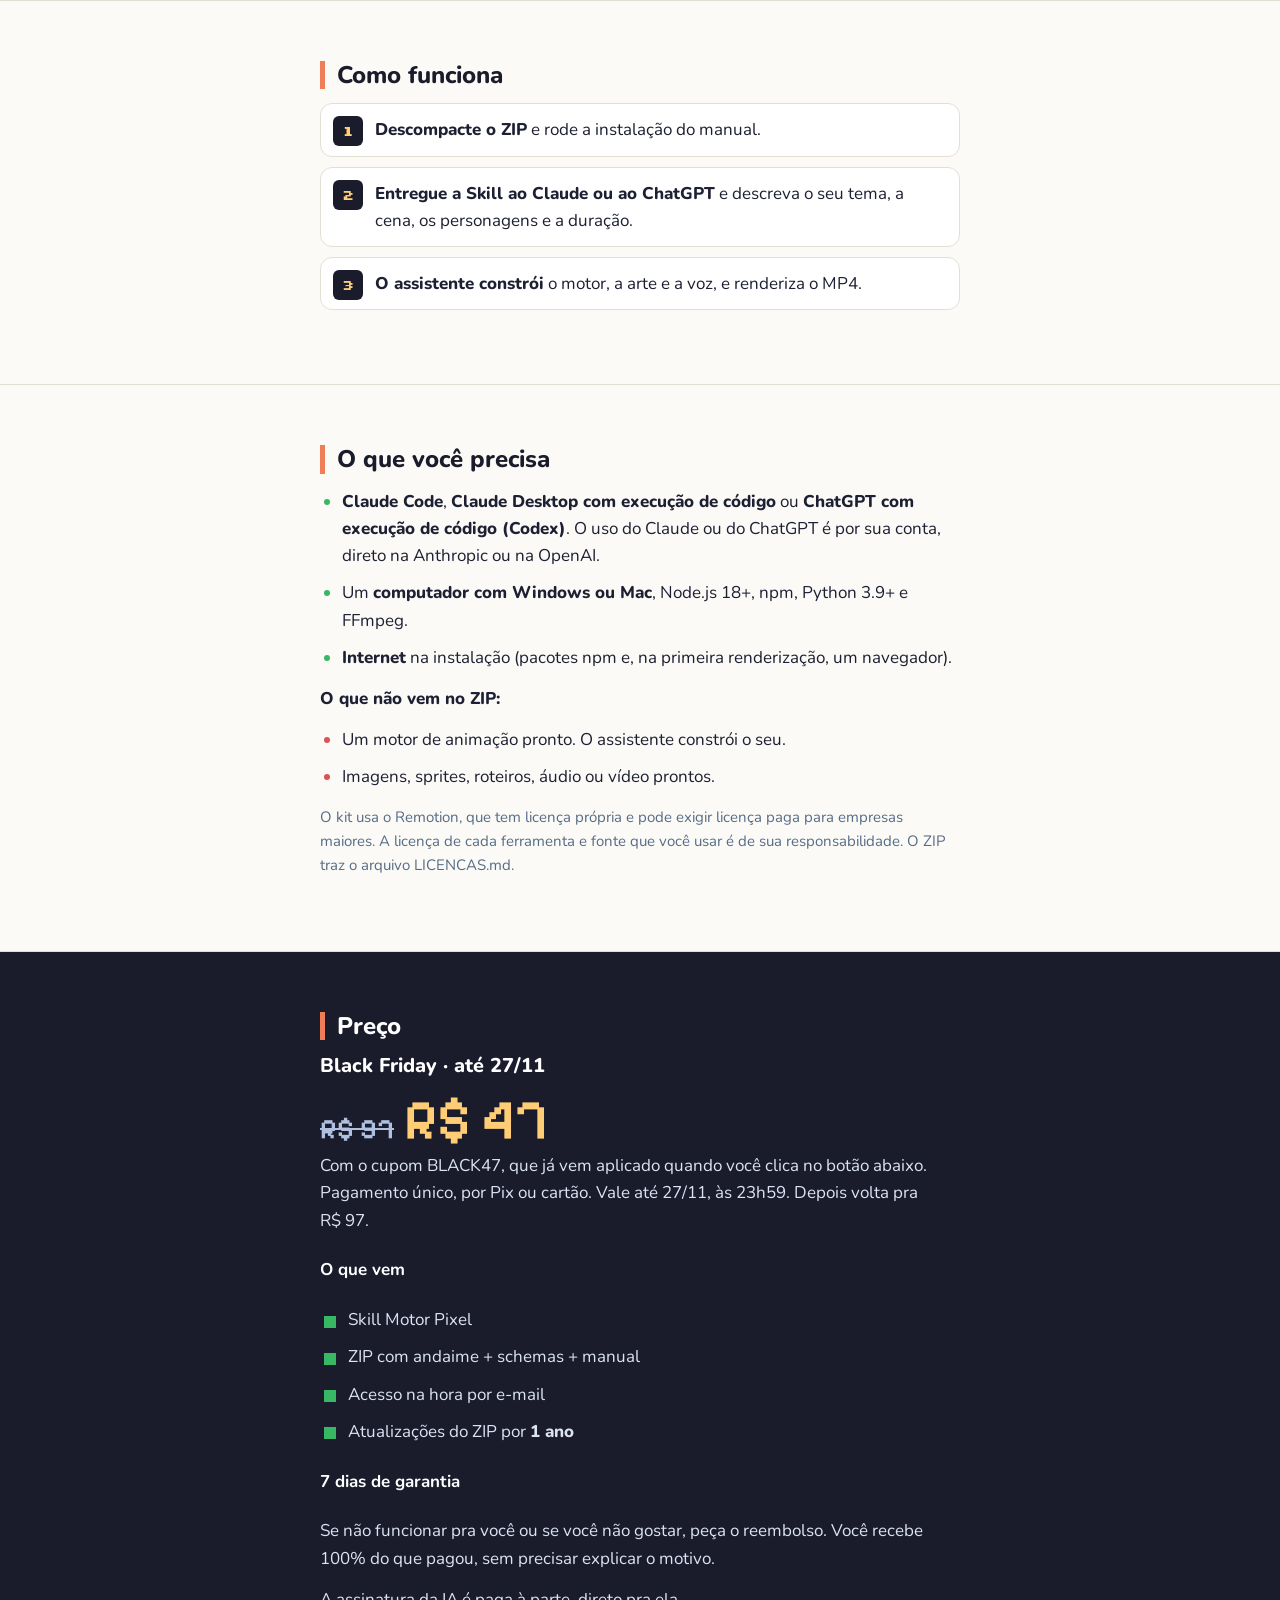
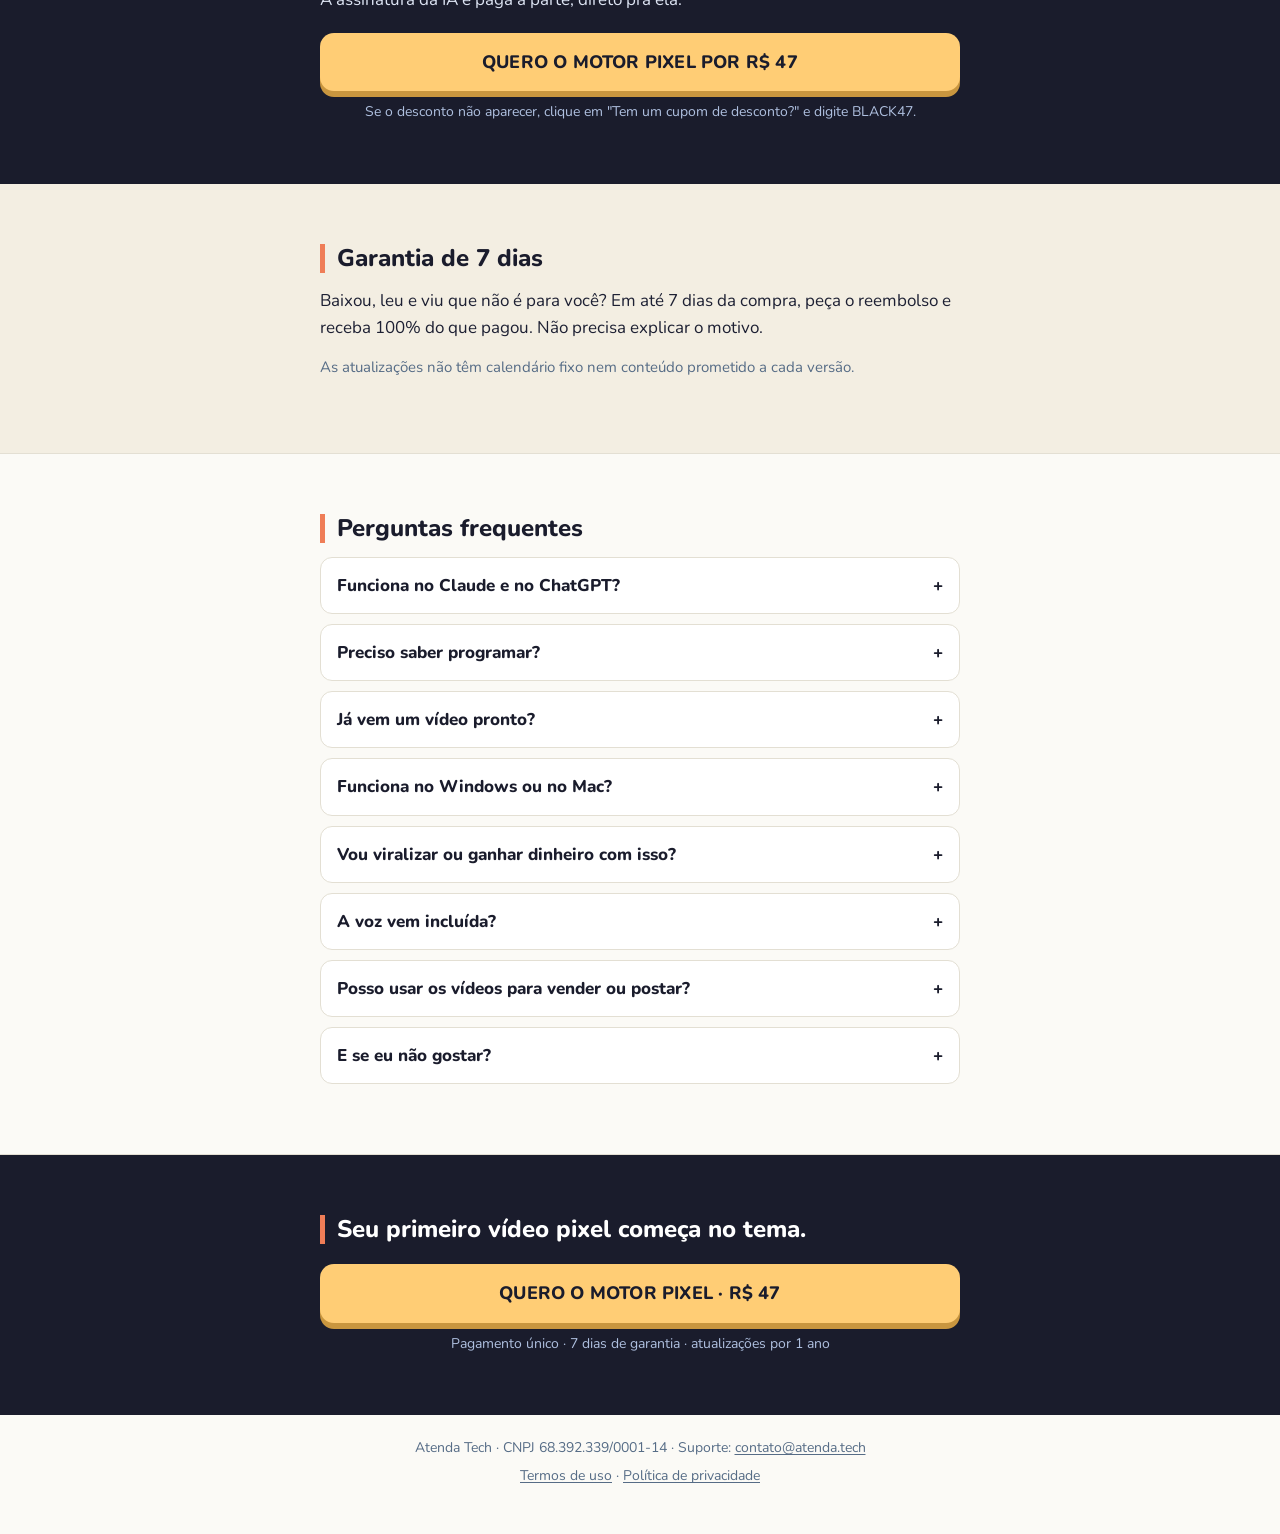
==== commit b122028d: "Motor Pixel BF: meta description, h3 e valor do pixel 47" ====
--- a/motor-pixel/index.html
+++ b/motor-pixel/index.html
@@ -5,7 +5,7 @@
 <meta name="viewport" content="width=device-width, initial-scale=1">
 <meta name="robots" content="noindex">
 <title>Motor Pixel · Kit para criar vídeos pixel art com o Claude ou o ChatGPT</title>
-<meta name="description" content="Kit com a Skill, o andaime e o manual para o Claude ou o ChatGPT construir um vídeo curto em pixel art no seu tema. R$ 97, pagamento único, 7 dias de garantia e 1 ano de atualizações.">
+<meta name="description" content="Kit com a Skill, o andaime e o manual para o Claude ou o ChatGPT construir um vídeo curto em pixel art no seu tema. Black Friday: R$ 47 até 27/11 (depois R$ 97), pagamento único, 7 dias de garantia e 1 ano de atualizações.">
 <meta name="theme-color" content="#1a1c2c">
 <!-- URL do checkout. Vazia, os botões de compra ficam desativados. -->
 <meta name="checkout-url" content="https://pay.kiwify.com.br/xDfB7ss?coupon=BLACK47">
@@ -174,7 +174,7 @@
 <section class="offer" id="oferta">
   <div class="wrap">
     <h2>Preço</h2>
-    <h3>Black Friday: de <s>R$&nbsp;97</s> por R$&nbsp;47</h3>
+    <h3>Black Friday · até 27/11</h3>
     <div class="price"><s>R$&nbsp;97</s>R$&nbsp;47</div>
     <p>Com o cupom BLACK47, que já vem aplicado quando você clica no botão abaixo. Pagamento único, por Pix ou cartão. Vale até 27/11, às 23h59. Depois volta pra R$&nbsp;97.</p>
     <h4>O que vem</h4>
@@ -263,7 +263,7 @@
           fbq("track", "InitiateCheckout", {
             content_name: "Motor Pixel",
             content_ids: [b.getAttribute("data-checkout") || ""],
-            value: 97,
+            value: 47,
             currency: "BRL",
           });
         }
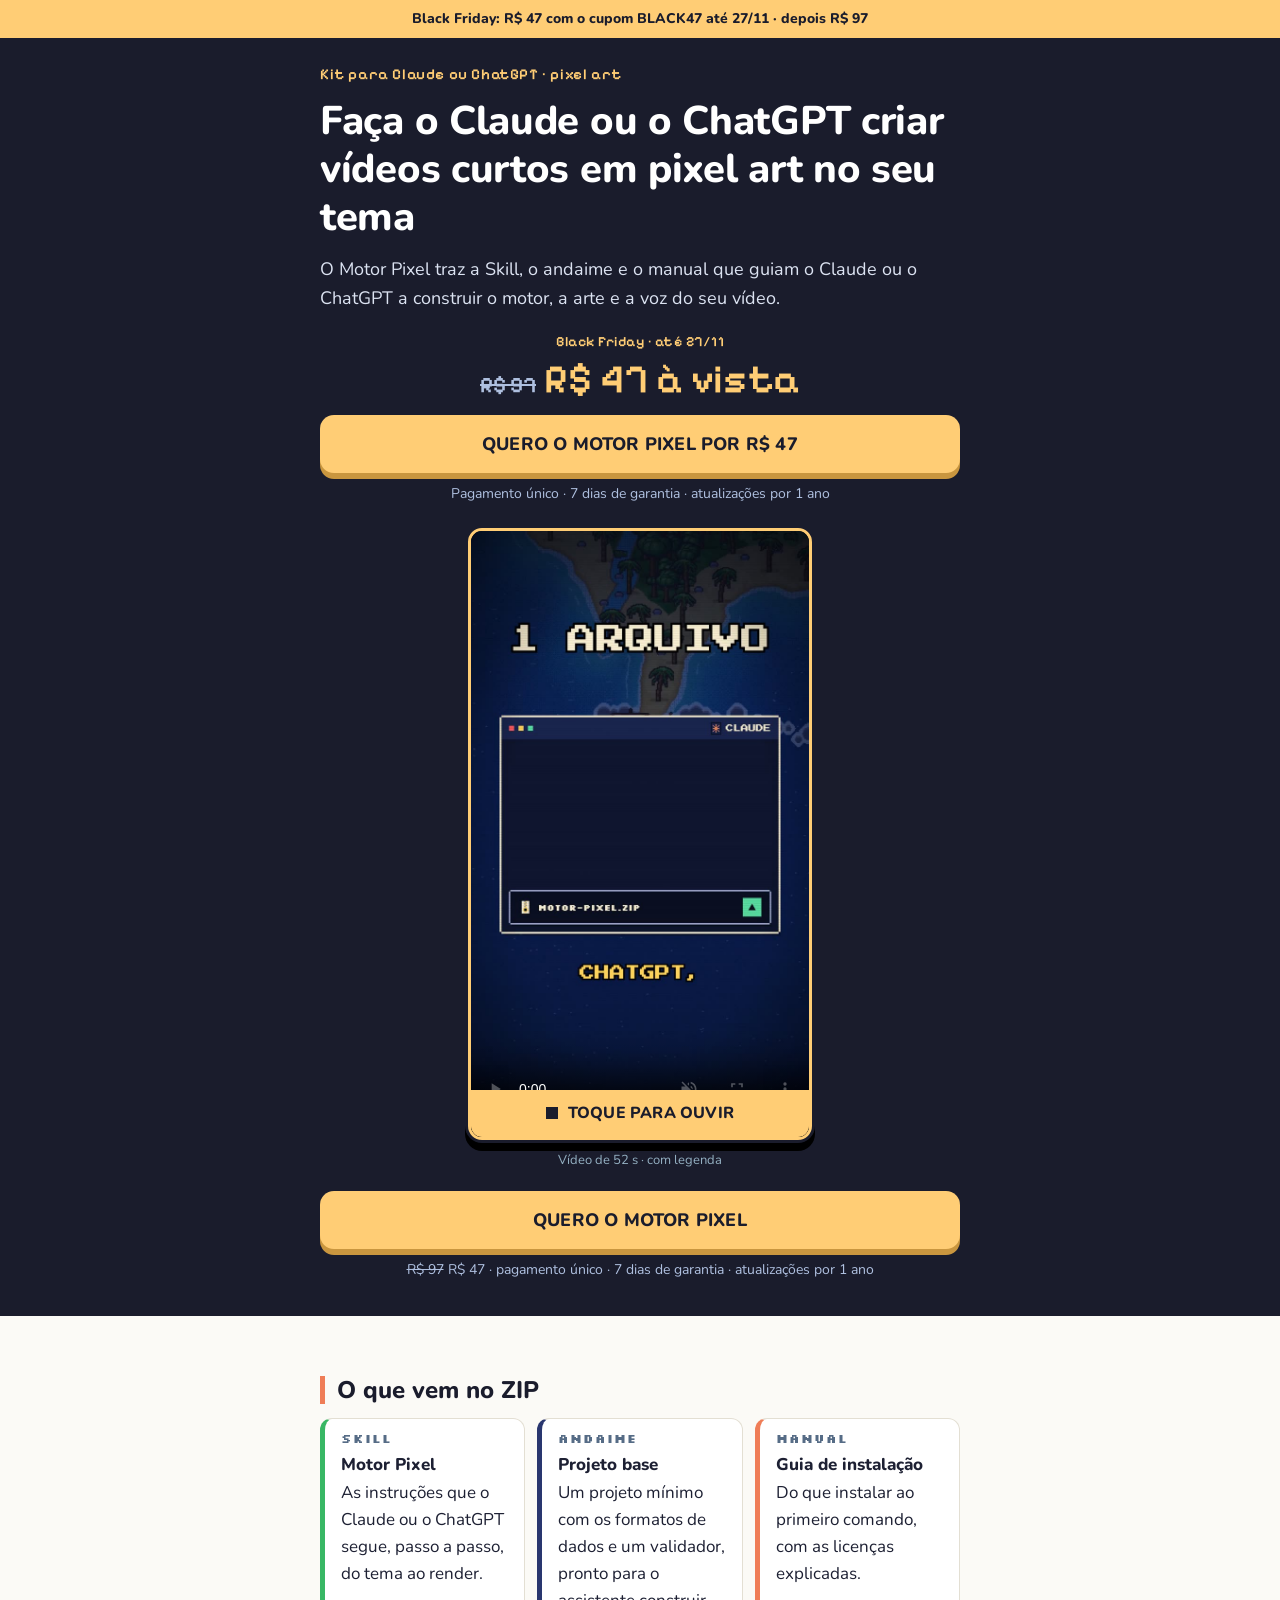
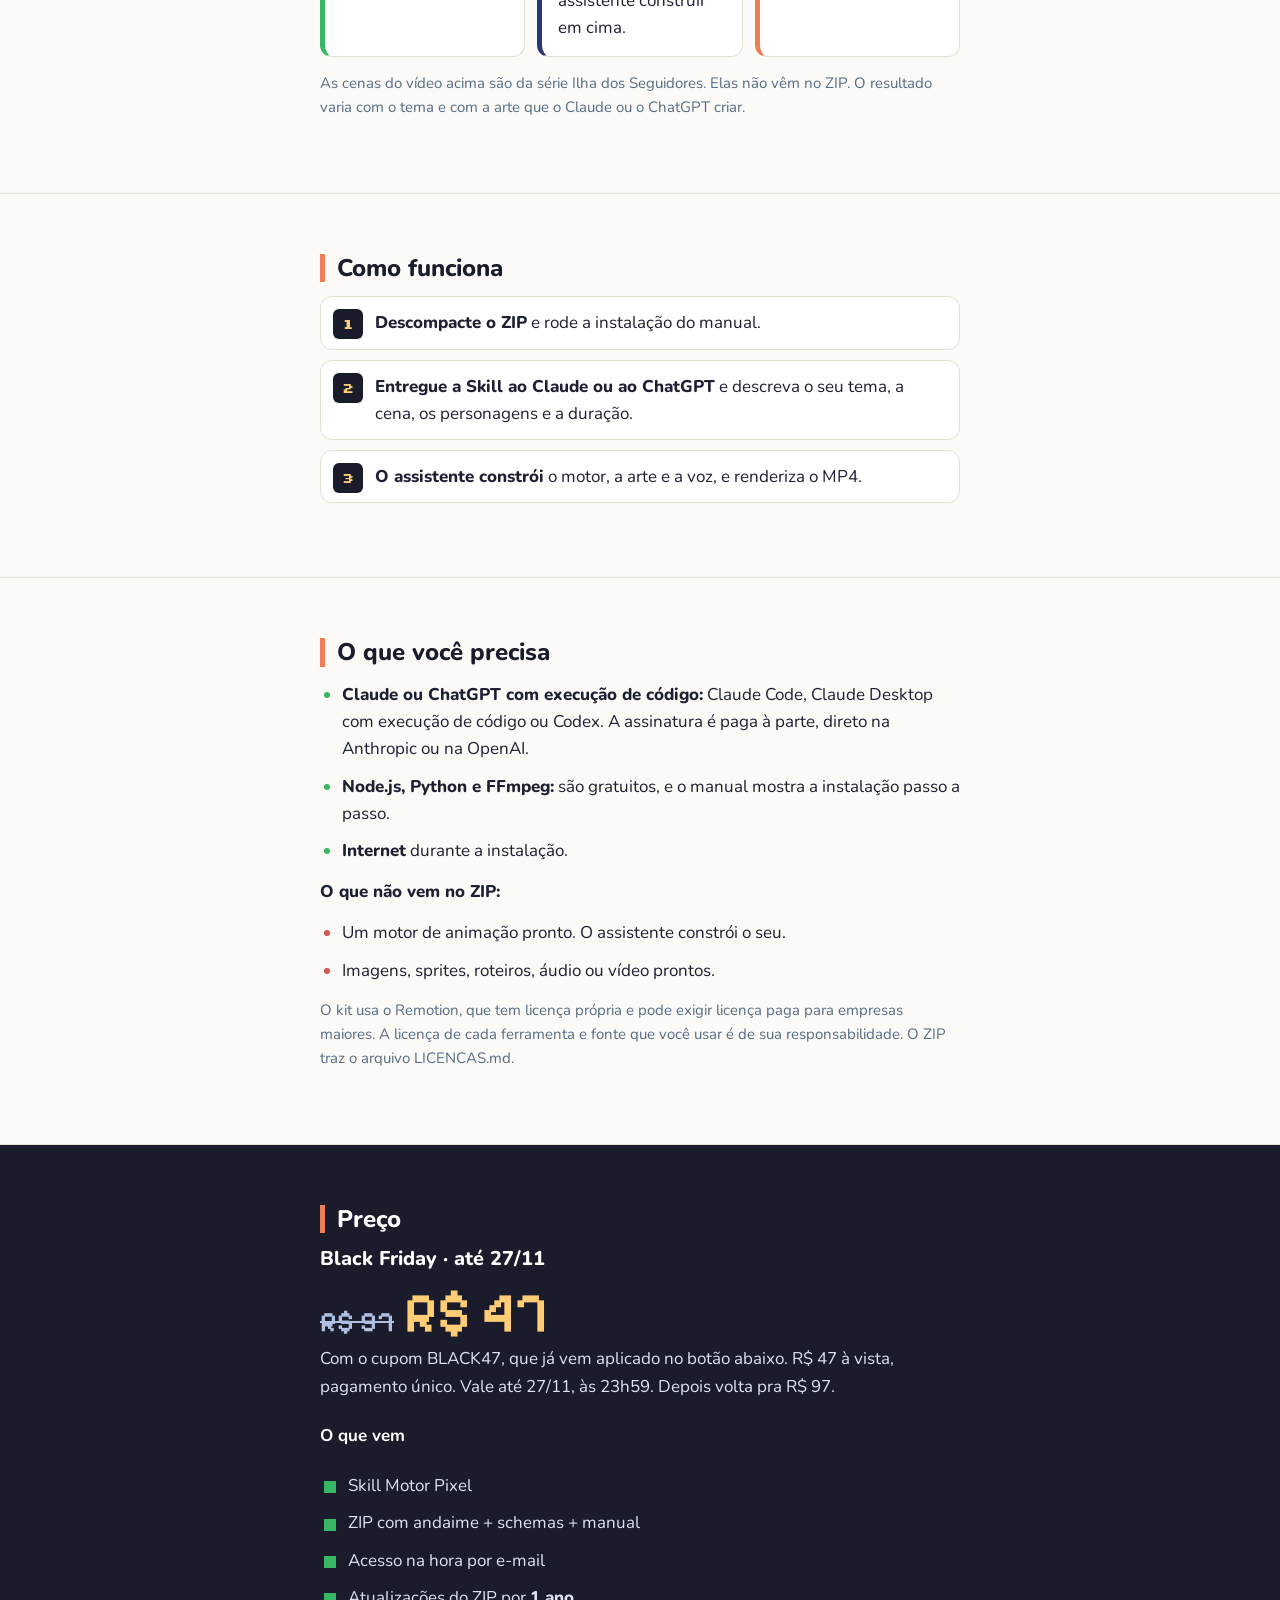
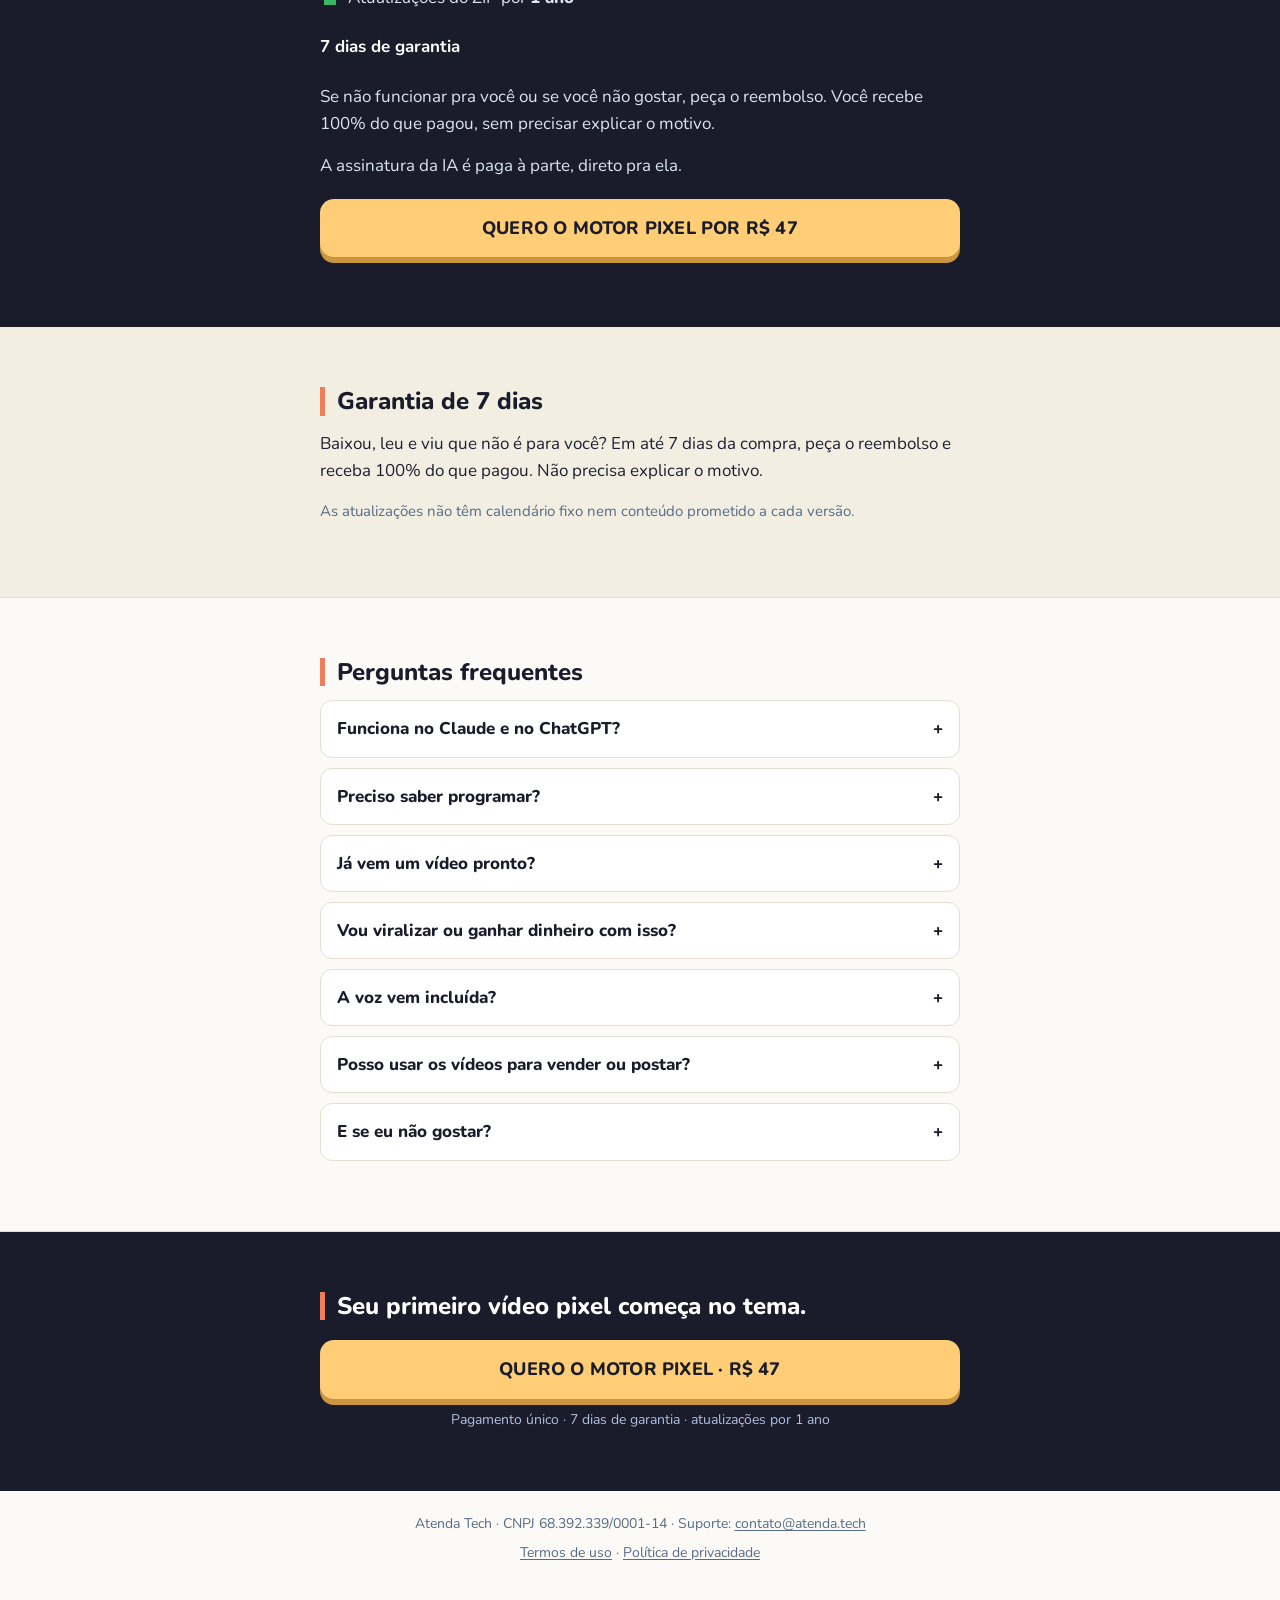
==== commit d7ef11ca: "Motor Pixel: preço e botão antes do vídeo, barra fixa desde o carregamento, sem linha de dúvida do c" ====
--- a/motor-pixel/index.html
+++ b/motor-pixel/index.html
@@ -61,6 +61,14 @@
 .sound .dot{width:12px;height:12px;background:var(--escuro);animation:blink 1s steps(2) infinite}
 @keyframes blink{50%{opacity:.15}}
 .vsl-cap{text-align:center;font-size:13px;color:#94b0c2;margin:10px 0 0}
+/* bloco de preço e botão acima do vídeo (BF) */
+.topo{margin:20px 0 4px;text-align:center}
+.topo .kick{font:600 14px/1.3 "Pixel",sans-serif;letter-spacing:.5px;color:var(--amarelo)}
+.topo .px{font:600 40px/1.1 "Pixel",sans-serif;color:var(--amarelo);margin:6px 0 0}
+.topo .px s{font-size:.55em;color:#AFC0E0;margin-right:8px}
+.topo .cta{margin:14px 0 10px}
+.topo .cta-small{color:#AFC0E0}
+.desk-only{display:none}
 /* botões de compra (desativados até existir checkout) */
 .cta{display:block;width:100%;text-align:center;background:var(--amarelo);color:var(--escuro);font:800 18px/1.25 "Nunito",sans-serif;border:0;padding:18px 16px;border-radius:14px;box-shadow:0 6px 0 #C9963F;margin:20px 0 10px;text-transform:uppercase;letter-spacing:.2px;cursor:pointer}
 .cta:active:not(:disabled){transform:translateY(3px);box-shadow:0 3px 0 #C9963F}
@@ -88,7 +96,6 @@
 .offer li::before{content:"";position:absolute;left:4px;top:.55em;width:12px;height:12px;background:var(--verde)}
 .bf-banner{background:var(--amarelo);color:var(--escuro);text-align:center;font:800 14px/1.3 "Nunito",sans-serif;padding:10px 14px}
 .price s{font-size:.5em;color:#AFC0E0;margin-right:10px}
-.bf-hint{display:block;text-align:center;font-size:14px;color:#AFC0E0}
 .offer h3,.offer h4{color:#fff}
 .guarantee{background:var(--creme)}
 .faq details{background:#fff;border:1px solid var(--line);border-radius:12px;margin:0 0 10px;padding:0 16px}
@@ -106,7 +113,7 @@
 .bar .p{color:#fff;font:600 22px/1 "Pixel",sans-serif;white-space:nowrap}
 .bar .p small{display:block;font:700 11px/1.2 "Nunito",sans-serif;color:#AFC0E0;margin-top:3px}
 .bar .cta{margin:0;padding:13px 10px;font-size:15px;box-shadow:0 4px 0 #a9a392}
-@media (min-width:760px){h1{font-size:40px}section{padding:60px 0}.cards{grid-template-columns:1fr 1fr 1fr}.bar{display:none}footer{padding-bottom:40px}}
+@media (min-width:760px){.desk-only{display:block}h1{font-size:40px}section{padding:60px 0}.cards{grid-template-columns:1fr 1fr 1fr}.bar{display:none}footer{padding-bottom:40px}}
 @media (prefers-reduced-motion:reduce){.sound .dot{animation:none}html{scroll-behavior:auto}.bar{transition:none}}
 </style>
 </head>
@@ -120,14 +127,23 @@
     <h1>Faça o Claude ou o ChatGPT criar vídeos curtos em pixel art no seu tema</h1>
     <p class="sub">O Motor Pixel traz a Skill, o andaime e o manual que guiam o Claude ou o ChatGPT a construir o motor, a arte e a voz do seu vídeo.</p>
 
+    <div class="topo" id="topo"><!--BF-->
+      <div class="kick">Black Friday · até 27/11</div><!--BF-->
+      <div class="px"><s>R$&nbsp;97</s>R$&nbsp;47 à vista</div><!--BF-->
+      <button class="cta" type="button" disabled aria-disabled="true" data-checkout="topo" data-utm="bf-topo">Quero o Motor Pixel por R$&nbsp;47</button><!--BF-->
+      <span class="cta-small">Pagamento único · 7 dias de garantia · atualizações por 1 ano</span>
+    </div>
+
     <div class="vsl" id="vsl">
       <video id="vsl-video" src="vsl.mp4" poster="poster.jpg" muted playsinline preload="metadata" aria-label="Vídeo de apresentação do Motor Pixel"></video>
       <button class="sound" id="sound" type="button" hidden><span class="dot" aria-hidden="true"></span>Toque para ouvir</button>
     </div>
     <p class="vsl-cap">Vídeo de 52 s · com legenda</p>
 
-    <button class="cta" type="button" disabled aria-disabled="true" data-checkout="vsl-topo">Quero o Motor Pixel</button>
-    <span class="cta-small"><s>R$&nbsp;97</s> R$&nbsp;47 · pagamento único · 7 dias de garantia · atualizações por 1 ano</span>
+    <div class="desk-only">
+      <button class="cta" type="button" disabled aria-disabled="true" data-checkout="vsl-topo">Quero o Motor Pixel</button>
+      <span class="cta-small"><s>R$&nbsp;97</s> R$&nbsp;47 · pagamento único · 7 dias de garantia · atualizações por 1 ano</span><!--BF-->
+    </div>
   </div>
 </section>
 
@@ -158,9 +174,9 @@
   <div class="wrap">
     <h2>O que você precisa</h2>
     <ul class="need">
-      <li><strong>Claude Code</strong>, <strong>Claude Desktop com execução de código</strong> ou <strong>ChatGPT com execução de código (Codex)</strong>. O uso do Claude ou do ChatGPT é por sua conta, direto na Anthropic ou na OpenAI.</li>
-      <li>Um <strong>computador com Windows ou Mac</strong>, Node.js 18+, npm, Python 3.9+ e FFmpeg.</li>
-      <li><strong>Internet</strong> na instalação (pacotes npm e, na primeira renderização, um navegador).</li>
+      <li><strong>Claude ou ChatGPT com execução de código:</strong> Claude Code, Claude Desktop com execução de código ou Codex. A assinatura é paga à parte, direto na Anthropic ou na OpenAI.</li>
+      <li><strong>Node.js, Python e FFmpeg:</strong> são gratuitos, e o manual mostra a instalação passo a passo.</li>
+      <li><strong>Internet</strong> durante a instalação.</li>
     </ul>
     <p style="margin-top:14px"><strong>O que não vem no ZIP:</strong></p>
     <ul class="no">
@@ -176,7 +192,7 @@
     <h2>Preço</h2>
     <h3>Black Friday · até 27/11</h3>
     <div class="price"><s>R$&nbsp;97</s>R$&nbsp;47</div>
-    <p>Com o cupom BLACK47, que já vem aplicado quando você clica no botão abaixo. Pagamento único, por Pix ou cartão. Vale até 27/11, às 23h59. Depois volta pra R$&nbsp;97.</p>
+    <p>Com o cupom BLACK47, que já vem aplicado no botão abaixo. R$&nbsp;47 à vista, pagamento único. Vale até 27/11, às 23h59. Depois volta pra R$&nbsp;97.</p>
     <h4>O que vem</h4>
     <ul>
       <li>Skill Motor Pixel</li>
@@ -188,7 +204,6 @@
     <p>Se não funcionar pra você ou se você não gostar, peça o reembolso. Você recebe 100% do que pagou, sem precisar explicar o motivo.</p>
     <p>A assinatura da IA é paga à parte, direto pra ela.</p>
     <button class="cta" type="button" disabled aria-disabled="true" data-checkout="oferta">Quero o Motor Pixel por R$&nbsp;47</button>
-    <span class="bf-hint">Se o desconto não aparecer, clique em "Tem um cupom de desconto?" e digite BLACK47.</span>
   </div>
 </section>
 
@@ -206,7 +221,6 @@
     <details><summary>Funciona no Claude e no ChatGPT?</summary><p>Funciona nos dois, desde que o assistente tenha execução de código: Claude Code, Claude Desktop com execução de código ou ChatGPT com execução de código (Codex). Em um chat comum, sem execução de código, o kit não arranca.</p></details>
     <details><summary>Preciso saber programar?</summary><p>Você não precisa escrever código: o assistente escreve. Mas precisa instalar Node.js e FFmpeg e seguir as instruções do manual, que mostra cada passo.</p></details>
     <details><summary>Já vem um vídeo pronto?</summary><p>Não. O ZIP traz o andaime e as instruções. O assistente constrói o motor e a arte no seu tema e renderiza o vídeo.</p></details>
-    <details><summary>Funciona no Windows ou no Mac?</summary><p>Sim. Funciona no Windows e no Mac.</p></details>
     <details><summary>Vou viralizar ou ganhar dinheiro com isso?</summary><p>Não dá para prometer. O kit ajuda a produzir o vídeo. O alcance depende do seu tema, da sua constância e de coisas que ninguém controla.</p></details>
     <details><summary>A voz vem incluída?</summary><p>Não vem áudio. O manual documenta uma opção gratuita de voz, o cliente edge-tts, que você instala por conta própria e que tem a própria licença.</p></details>
     <details><summary>Posso usar os vídeos para vender ou postar?</summary><p>A responsabilidade de conferir as licenças das ferramentas, fontes, vozes e músicas é sua. O ZIP explica o que checar, mas não é parecer jurídico.</p></details>
@@ -229,9 +243,9 @@
   </div>
 </footer>
 
-<div class="bar" id="bar" aria-hidden="true">
-  <div class="p">R$&nbsp;47<small>Black Friday · de R$&nbsp;97</small></div>
-  <button class="cta" type="button" disabled aria-disabled="true" tabindex="-1" data-checkout="barra">Comprar agora</button>
+<div class="bar on" id="bar" aria-hidden="false"><!--BF: barra visível desde o carregamento-->
+  <div class="p">R$&nbsp;47 à vista<small>de R$&nbsp;97 · até 27/11</small></div><!--BF-->
+  <button class="cta" type="button" disabled aria-disabled="true" data-checkout="barra">Comprar agora</button>
 </div>
 
 <script src="../assets/checkout.js"></script>
@@ -254,31 +268,25 @@
   /* Botões de compra: só ativam quando houver URL de checkout. */
   var url=(document.querySelector('meta[name="checkout-url"]')||{}).content||"";
   document.querySelectorAll("button[data-checkout]").forEach(function(b){
-    var target=window.MotorPixelCheckout.buildCheckoutUrl(url, location.search, "bf-preco");
+    var target=window.MotorPixelCheckout.buildCheckoutUrl(url, location.search, b.getAttribute("data-utm") || "bf-preco");
     if(!target) return;
     b.disabled=false; b.removeAttribute("aria-disabled");
     b.addEventListener("click", function () {
       try {
         if (typeof fbq === "function") {
-          fbq("track", "InitiateCheckout", {
-            content_name: "Motor Pixel",
-            content_ids: [b.getAttribute("data-checkout") || ""],
-            value: 47,
-            currency: "BRL",
-          });
+          fbq("trackCustom", "ClickCheckout", { value: 47, currency: "BRL" });
         }
       } catch (e) {}
       location.href = target;
     });
   });
 
-  /* Barra fixa: aparece depois do primeiro botão, some quando a oferta está na tela. */
-  var bar=document.getElementById("bar"), top=document.querySelector(".hero .cta"), offer=document.getElementById("oferta");
+  /* Barra fixa: visível desde o carregamento; some só quando a oferta está na tela. */
+  var bar=document.getElementById("bar"), offer=document.getElementById("oferta");
   if("IntersectionObserver" in window){
-    var pastTop=false, onOffer=false;
-    function upd(){ var on=pastTop&&!onOffer; bar.classList.toggle("on",on); bar.setAttribute("aria-hidden",on?"false":"true"); }
-    new IntersectionObserver(function(e){ pastTop=!e[0].isIntersecting && e[0].boundingClientRect.top<0; upd(); }).observe(top);
-    new IntersectionObserver(function(e){ onOffer=e[0].isIntersecting; upd(); }).observe(offer);
+    new IntersectionObserver(function(e){
+      var on=!e[0].isIntersecting; bar.classList.toggle("on",on); bar.setAttribute("aria-hidden",on?"false":"true");
+    }).observe(offer);
   }
 })();
 </script>
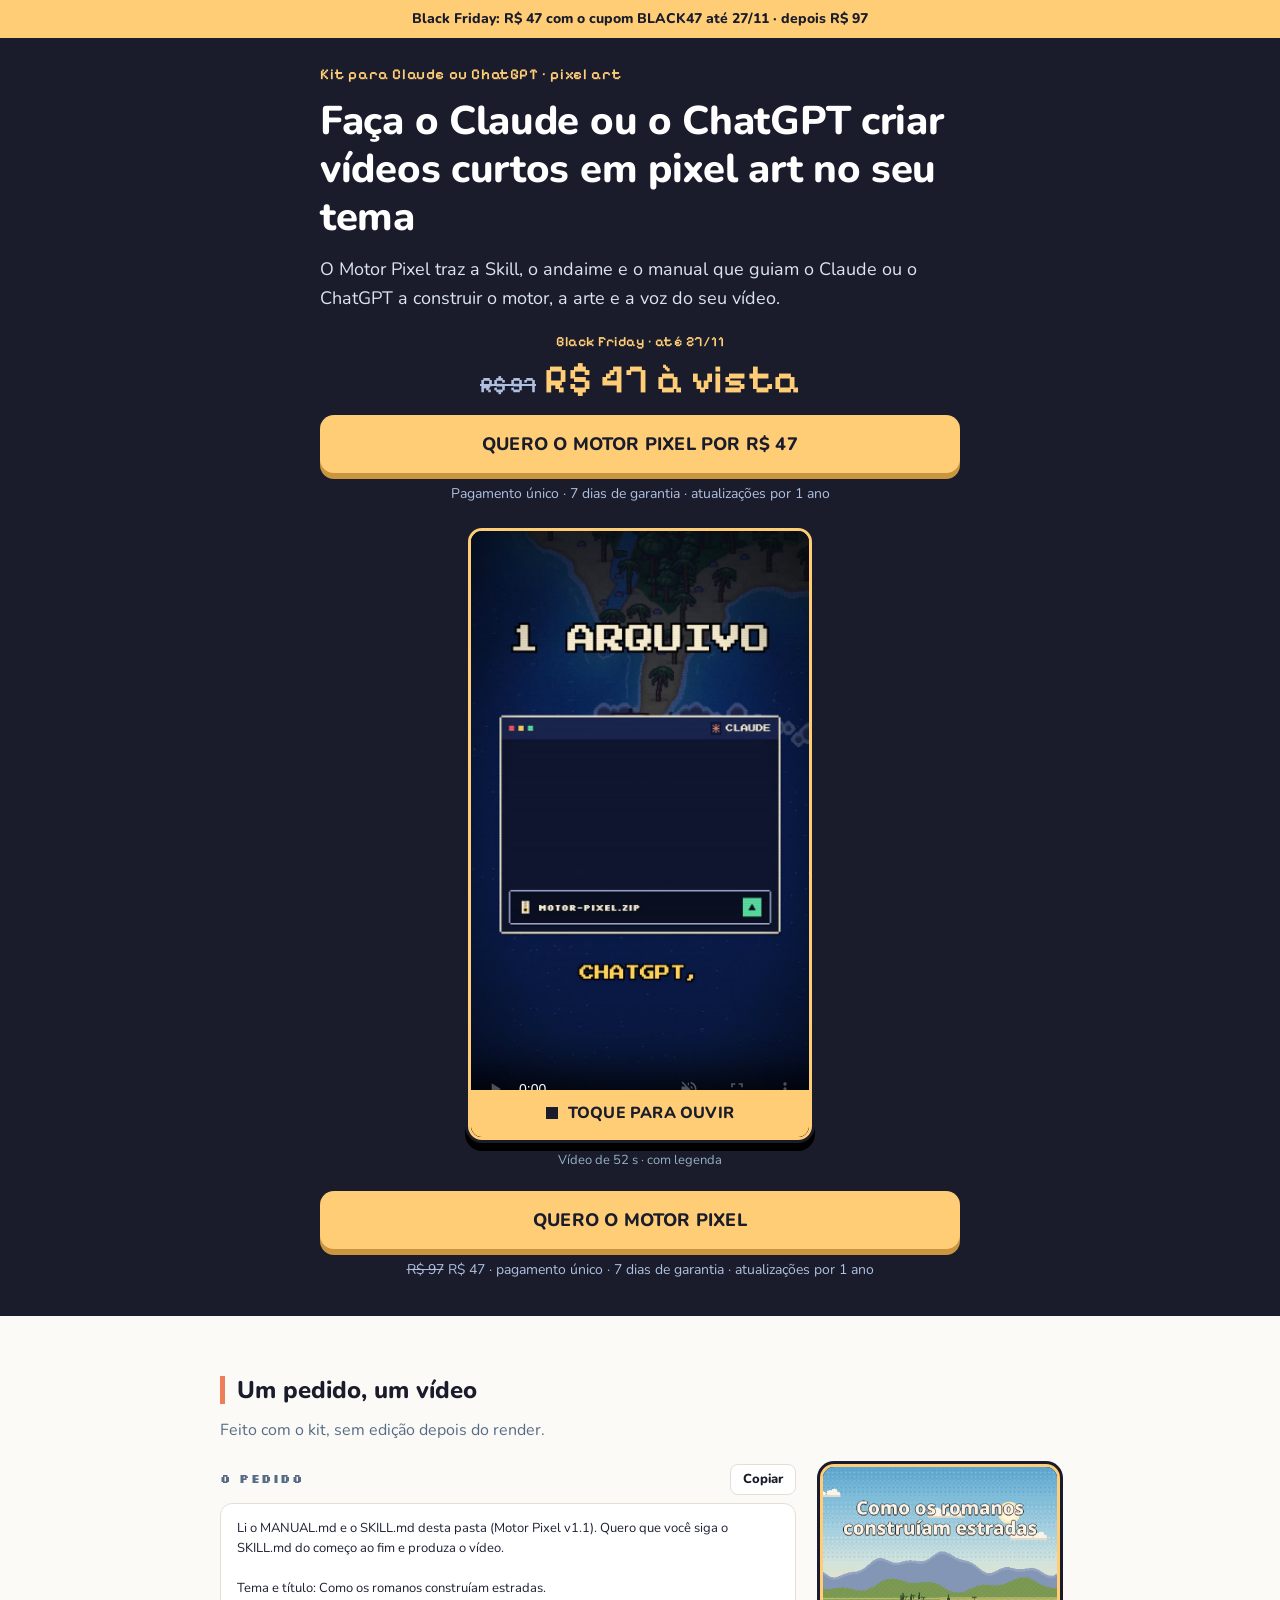
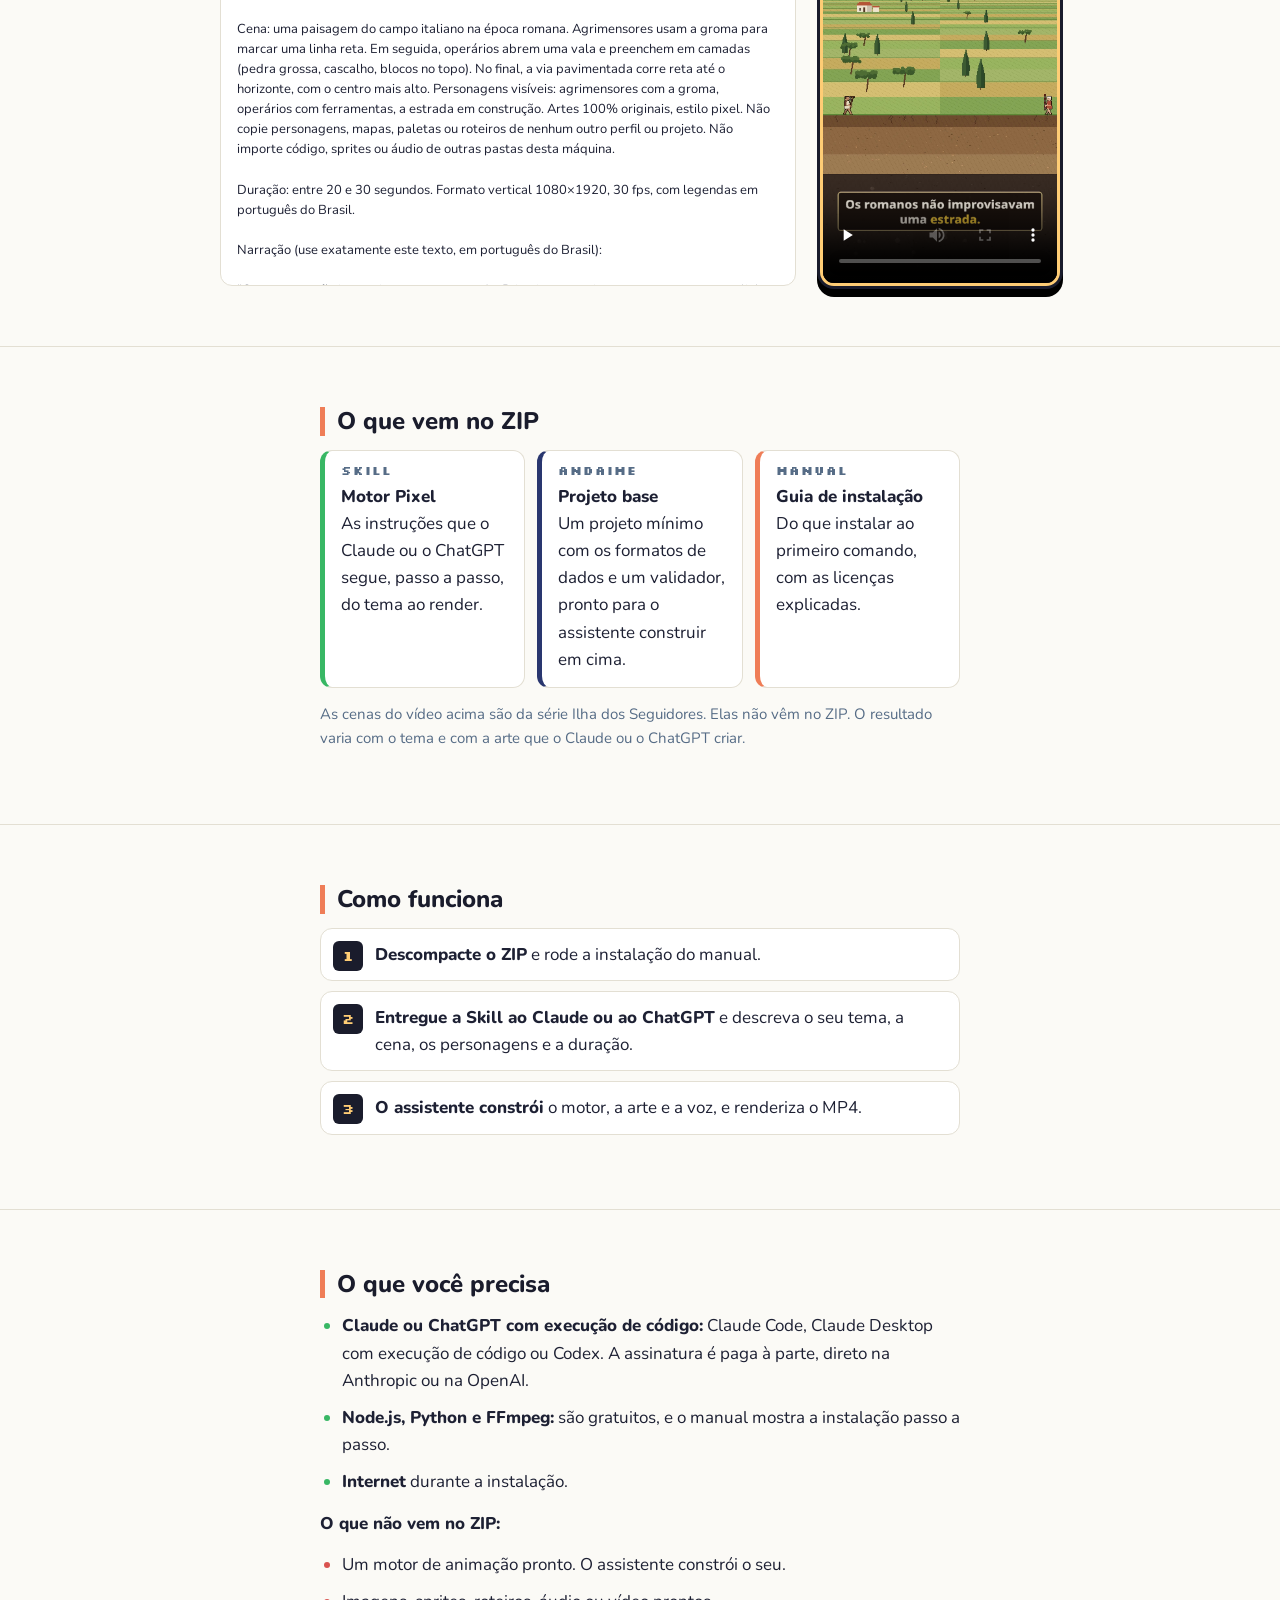
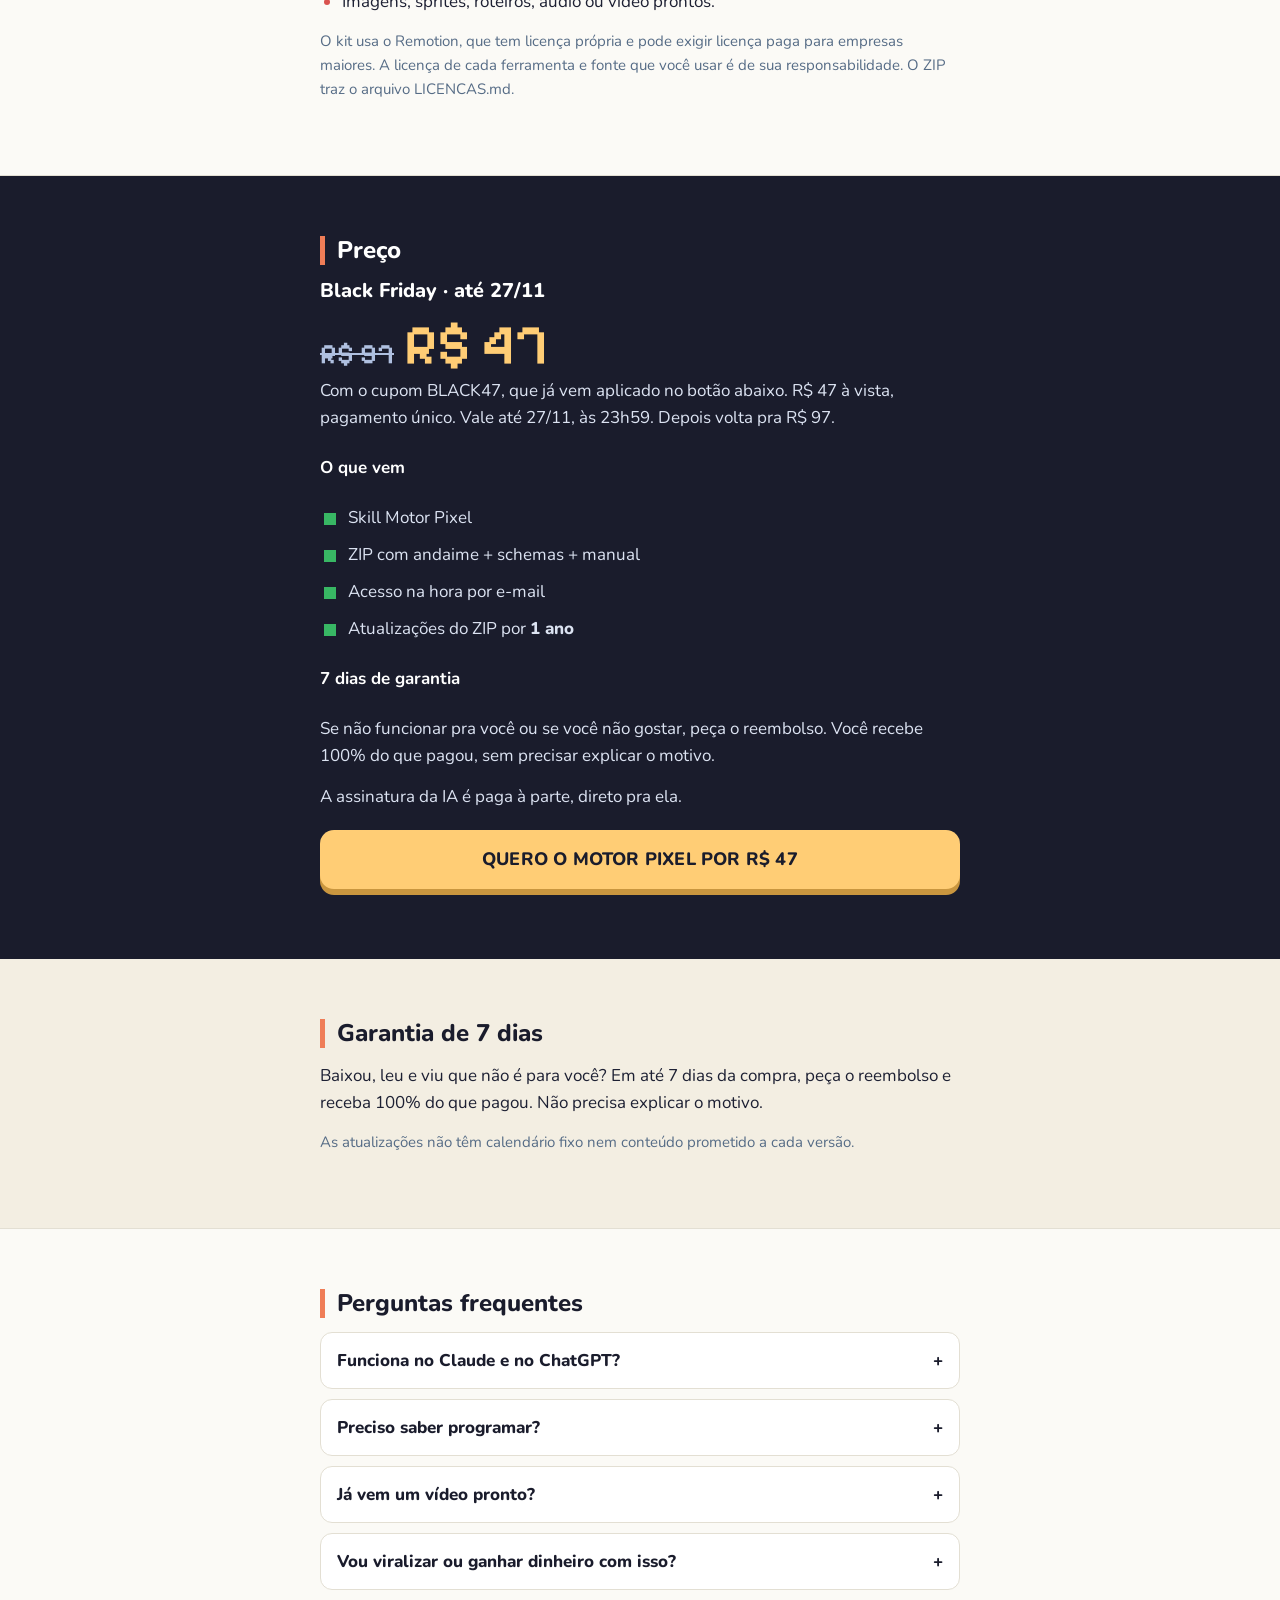
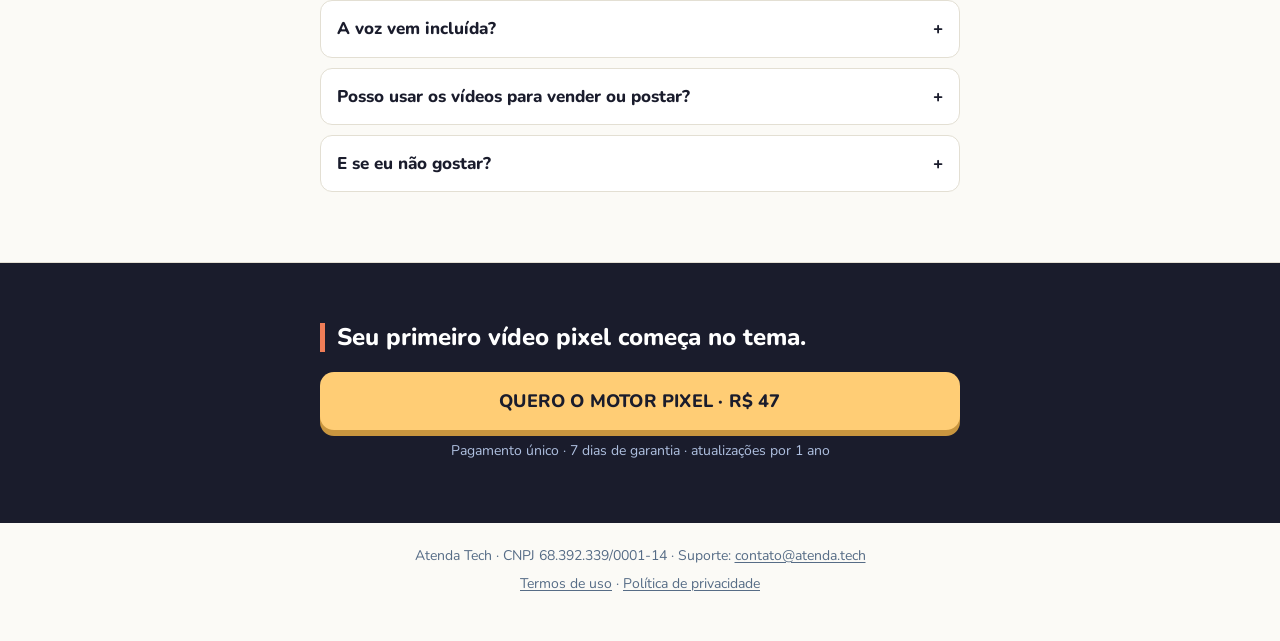
==== commit d958ac15: "Motor Pixel: bloco de prova (pedido + vídeo dos romanos) abaixo do VSL (local, não publicado)" ====
--- a/motor-pixel/index.html
+++ b/motor-pixel/index.html
@@ -115,6 +115,21 @@
 .bar .cta{margin:0;padding:13px 10px;font-size:15px;box-shadow:0 4px 0 #a9a392}
 @media (min-width:760px){.desk-only{display:block}h1{font-size:40px}section{padding:60px 0}.cards{grid-template-columns:1fr 1fr 1fr}.bar{display:none}footer{padding-bottom:40px}}
 @media (prefers-reduced-motion:reduce){.sound .dot{animation:none}html{scroll-behavior:auto}.bar{transition:none}}
+
+/* bloco de prova: pedido + vídeo (título e legenda provisórios — Estrategista) */
+.prova .wrap{max-width:880px}
+.prova-cap{margin:0 0 20px;color:var(--muted);font-size:16px}
+.prova-grid{display:flex;flex-direction:column;gap:20px;align-items:stretch}
+.prova-pedido{display:flex;flex-direction:column;min-width:0}
+.prova-pedido-head{display:flex;align-items:center;justify-content:space-between;gap:12px;margin-bottom:8px}
+.prova-pedido-head span{font:700 12px/1 "Silk",monospace;letter-spacing:1px;color:var(--muted)}
+.prova-copy{appearance:none;border:1px solid var(--line);background:#fff;color:var(--escuro);font:800 13px/1 "Nunito",sans-serif;padding:8px 12px;border-radius:8px;cursor:pointer}
+.prova-copy:focus-visible{outline:2px solid var(--laranja);outline-offset:2px}
+.prova-texto{margin:0;max-height:min(420px,70vh);overflow:auto;scrollbar-gutter:stable;white-space:pre-wrap;overflow-wrap:anywhere;background:#fff;border:1px solid var(--line);border-radius:12px;padding:14px 16px;font:400 13px/1.55 "Nunito",ui-monospace,monospace;color:var(--ink)}.prova-texto::-webkit-scrollbar{width:8px}.prova-texto::-webkit-scrollbar-track{background:var(--creme)}.prova-texto::-webkit-scrollbar-thumb{background:#c4c0b4;border-radius:8px}
+.prova-video{width:min(100%,240px);margin:0 auto;border-radius:14px;overflow:hidden;background:#000;border:3px solid var(--amarelo);box-shadow:0 0 0 3px var(--escuro),0 8px 0 3px #000}
+.prova-video video{width:100%;aspect-ratio:9/16;object-fit:cover;display:block;background:#000}
+.prova{--prova-video-w:240px}
+@media (min-width:760px){.prova-grid{display:grid;grid-template-columns:minmax(0,1fr) var(--prova-video-w);gap:24px;align-items:start}.prova-pedido{height:calc((var(--prova-video-w) - 6px) * 16 / 9 + 6px)}.prova-texto{flex:1;min-height:0;max-height:none}.prova-video{width:var(--prova-video-w);margin:0}}
 </style>
 </head>
 <body>
@@ -143,6 +158,40 @@
     <div class="desk-only">
       <button class="cta" type="button" disabled aria-disabled="true" data-checkout="vsl-topo">Quero o Motor Pixel</button>
       <span class="cta-small"><s>R$&nbsp;97</s> R$&nbsp;47 · pagamento único · 7 dias de garantia · atualizações por 1 ano</span><!--BF-->
+    </div>
+  </div>
+</section>
+
+<section class="prova" id="prova">
+  <div class="wrap">
+    <!-- PLACEHOLDER ESTRATEGISTA: título e legenda provisórios; o copy deste bloco é da Estrategista. O pedido abaixo está verbatim (inclui “desta máquina”; não alterar). -->
+    <h2>Um pedido, um vídeo</h2>
+    <p class="prova-cap">Feito com o kit, sem edição depois do render.</p>
+    <div class="prova-grid">
+      <div class="prova-pedido">
+        <div class="prova-pedido-head">
+          <span>O pedido</span>
+          <button type="button" class="prova-copy" id="prova-copy" aria-controls="prova-texto">Copiar</button>
+        </div>
+        <pre class="prova-texto" id="prova-texto">Li o MANUAL.md e o SKILL.md desta pasta (Motor Pixel v1.1). Quero que você siga o SKILL.md do começo ao fim e produza o vídeo.
+
+Tema e título: Como os romanos construíam estradas.
+
+Cena: uma paisagem do campo italiano na época romana. Agrimensores usam a groma para marcar uma linha reta. Em seguida, operários abrem uma vala e preenchem em camadas (pedra grossa, cascalho, blocos no topo). No final, a via pavimentada corre reta até o horizonte, com o centro mais alto. Personagens visíveis: agrimensores com a groma, operários com ferramentas, a estrada em construção. Artes 100% originais, estilo pixel. Não copie personagens, mapas, paletas ou roteiros de nenhum outro perfil ou projeto. Não importe código, sprites ou áudio de outras pastas desta máquina.
+
+Duração: entre 20 e 30 segundos. Formato vertical 1080×1920, 30 fps, com legendas em português do Brasil.
+
+Narração (use exatamente este texto, em português do Brasil):
+
+"Os romanos não improvisavam uma estrada. Primeiro, os agrimensores traçavam uma linha reta com a groma. Depois vinha a vala, preenchida em camadas: pedra grossa na base, cascalho no meio, e no topo um piso de blocos, mais alto no centro, para a chuva escorrer. Dois mil anos depois, muitas dessas vias ainda estão lá."
+
+Voz: use o cliente edge-tts, sem nenhuma API paga. Prefira uma voz em português brasileiro (por exemplo pt-BR-AntonioNeural ou pt-BR-FranciscaNeural). Se precisar listar as vozes, pode listar. Siga o caminho do SKILL.md com Communicate(..., boundary="WordBoundary") + SubMaker. Não invente flags de CLI. Só depois meça a duração com ffprobe e defina durationInFrames.
+
+Siga a sequência do SKILL.md: entradas.json, sprites originais com ciclo de caminhada, Composition Episode (sem apagar PlaceholderTest), ep.json, legendas palavra a palavra, mix com loudness medida, render de Episode em build/episode.mp4, depois ffprobe, ebur128 e folha de contato. Trabalhe só nesta pasta do kit. Quando terminar, diga o caminho do MP4, a duração medida, a voz usada e o que passou ou ficou NÃO TESTADO.</pre>
+      </div>
+      <figure class="prova-video">
+        <video src="prova-romanos.mp4" poster="prova-romanos.jpg" playsinline controls preload="none" aria-label="Vídeo de prova: Como os romanos construíam estradas"></video>
+      </figure>
     </div>
   </div>
 </section>
@@ -281,12 +330,42 @@
     });
   });
 
-  /* Barra fixa: visível desde o carregamento; some só quando a oferta está na tela. */
-  var bar=document.getElementById("bar"), offer=document.getElementById("oferta");
+
+  /* Copiar o pedido da prova. */
+  var copyBtn=document.getElementById("prova-copy"), pedido=document.getElementById("prova-texto");
+  if(copyBtn&&pedido){
+    copyBtn.addEventListener("click",function(){
+      var text=pedido.textContent, prev=copyBtn.textContent;
+      var done=function(){ copyBtn.textContent="Copiado"; setTimeout(function(){ copyBtn.textContent=prev; },1600); };
+      if(navigator.clipboard&&navigator.clipboard.writeText){
+        navigator.clipboard.writeText(text).then(done).catch(function(){
+          try{
+            var ta=document.createElement("textarea");
+            ta.value=text; ta.setAttribute("readonly",""); ta.style.position="fixed"; ta.style.left="-9999px";
+            document.body.appendChild(ta); ta.select();
+            if(document.execCommand("copy")) done();
+            document.body.removeChild(ta);
+          }catch(e){}
+        });
+      }else{
+        try{
+          var ta=document.createElement("textarea");
+          ta.value=text; ta.setAttribute("readonly",""); ta.style.position="fixed"; ta.style.left="-9999px";
+          document.body.appendChild(ta); ta.select();
+          if(document.execCommand("copy")) done();
+          document.body.removeChild(ta);
+        }catch(e){}
+      }
+    });
+  }
+
+  /* Barra fixa: visível desde o carregamento; some só enquanto o bloco do topo ou a oferta estão na tela. */
+  var bar=document.getElementById("bar"), topo=document.getElementById("topo"), offer=document.getElementById("oferta");
   if("IntersectionObserver" in window){
-    new IntersectionObserver(function(e){
-      var on=!e[0].isIntersecting; bar.classList.toggle("on",on); bar.setAttribute("aria-hidden",on?"false":"true");
-    }).observe(offer);
+    var onTopo=false, onOffer=false;
+    function upd(){ var on=!onTopo&&!onOffer; bar.classList.toggle("on",on); bar.setAttribute("aria-hidden",on?"false":"true"); }
+    new IntersectionObserver(function(e){ onTopo=e[0].isIntersecting; upd(); }).observe(topo);
+    new IntersectionObserver(function(e){ onOffer=e[0].isIntersecting; upd(); }).observe(offer);
   }
 })();
 </script>
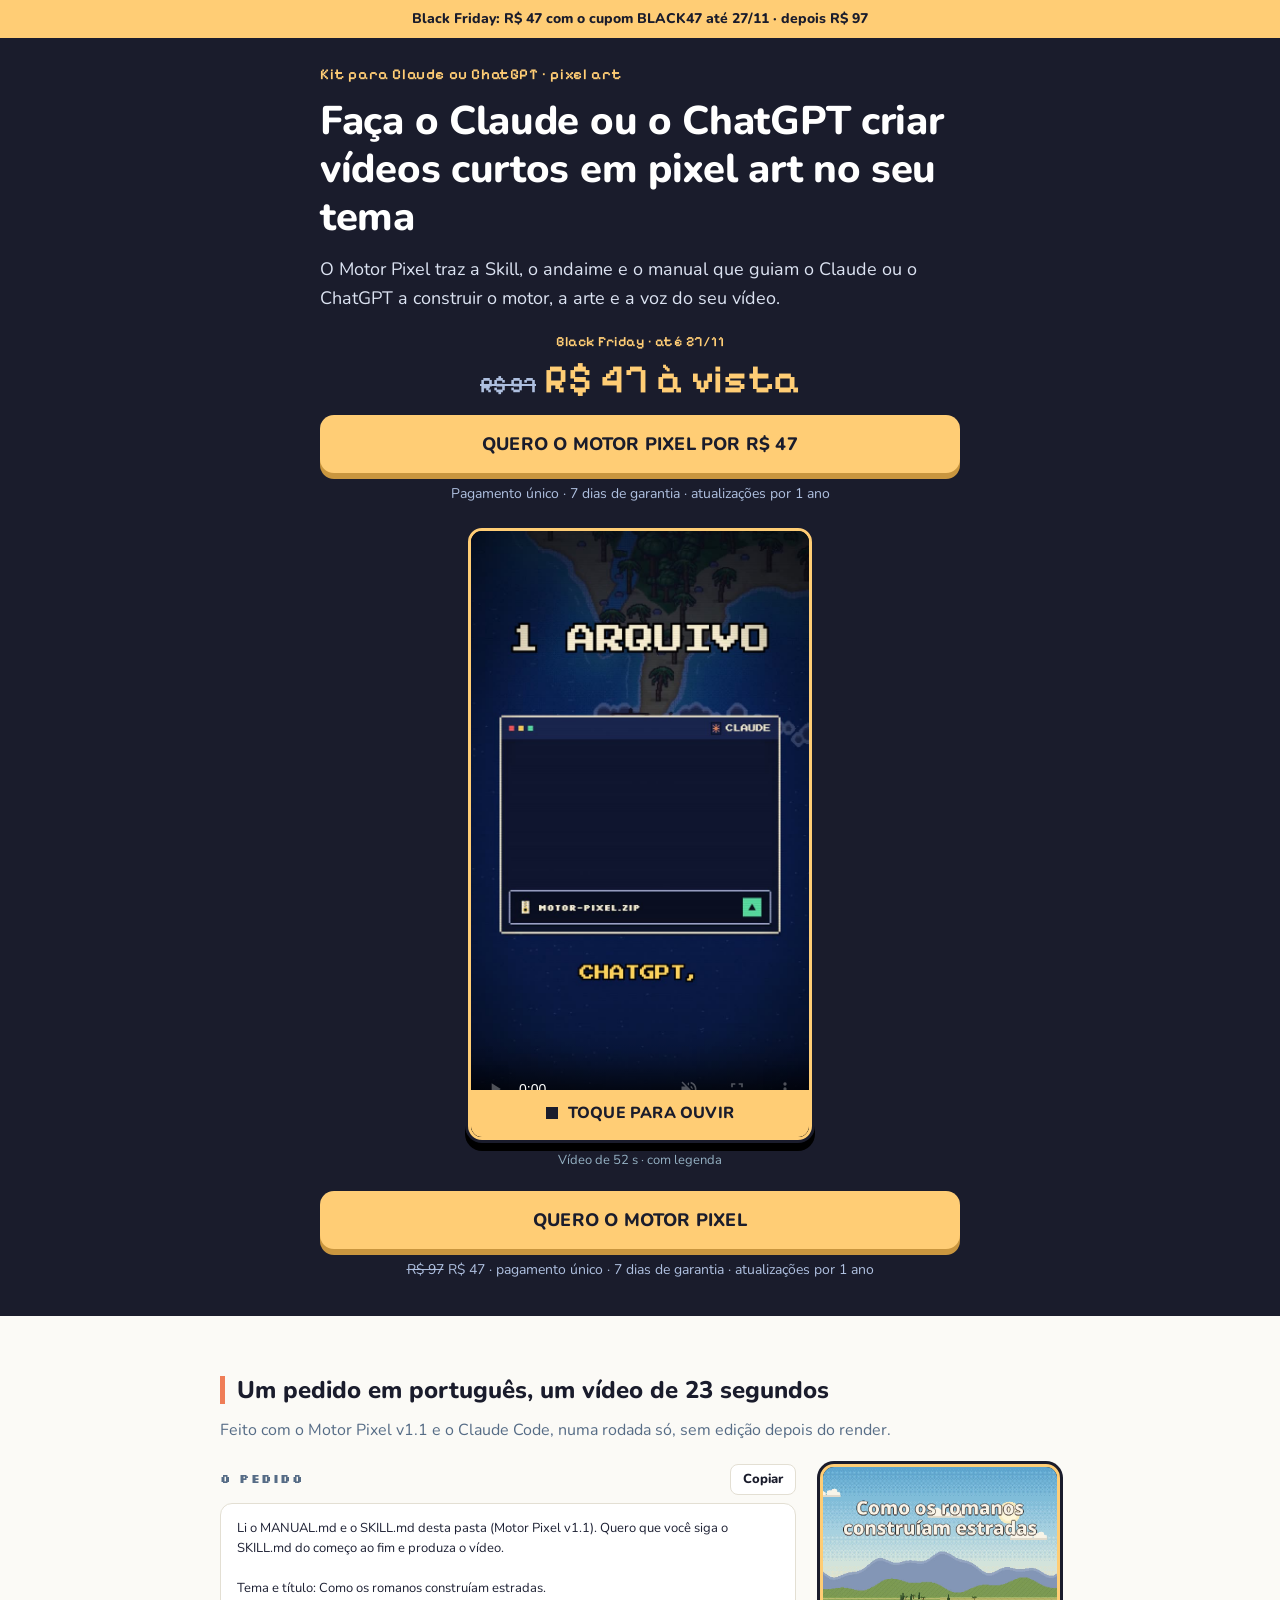
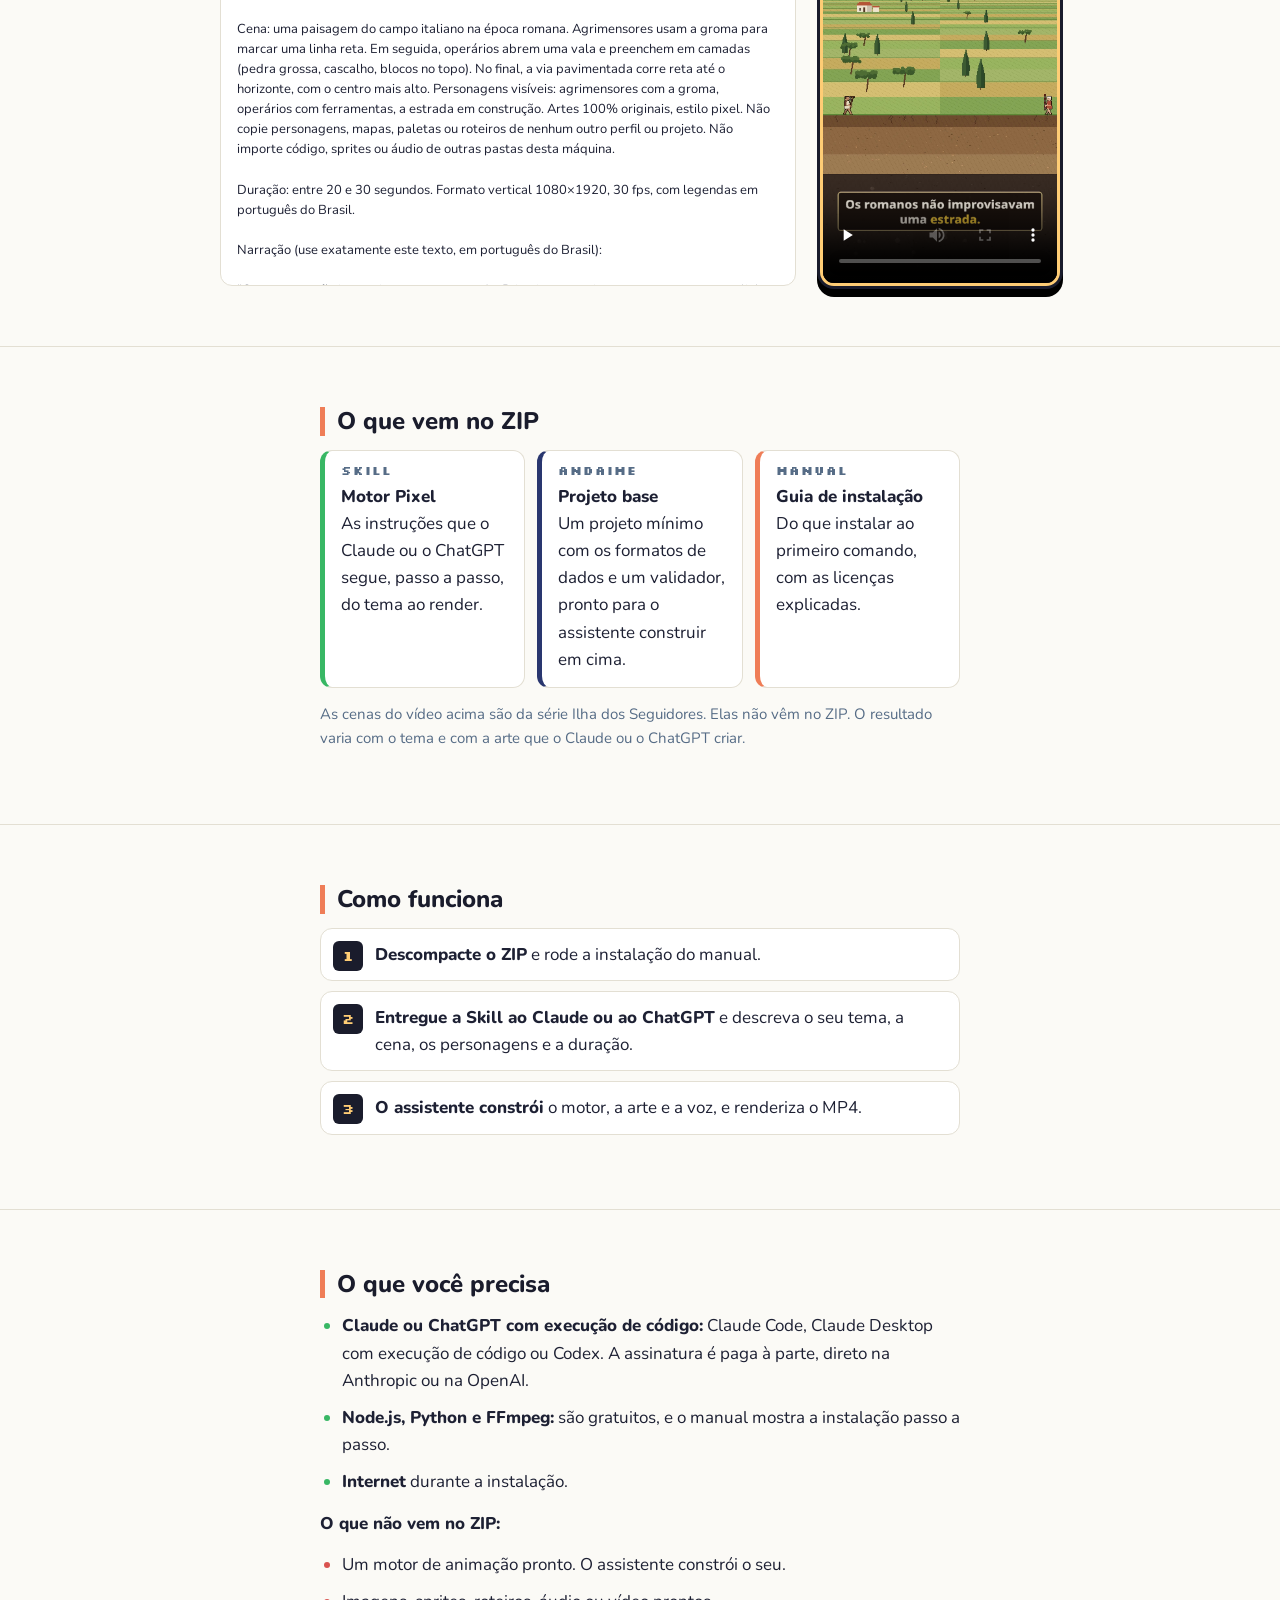
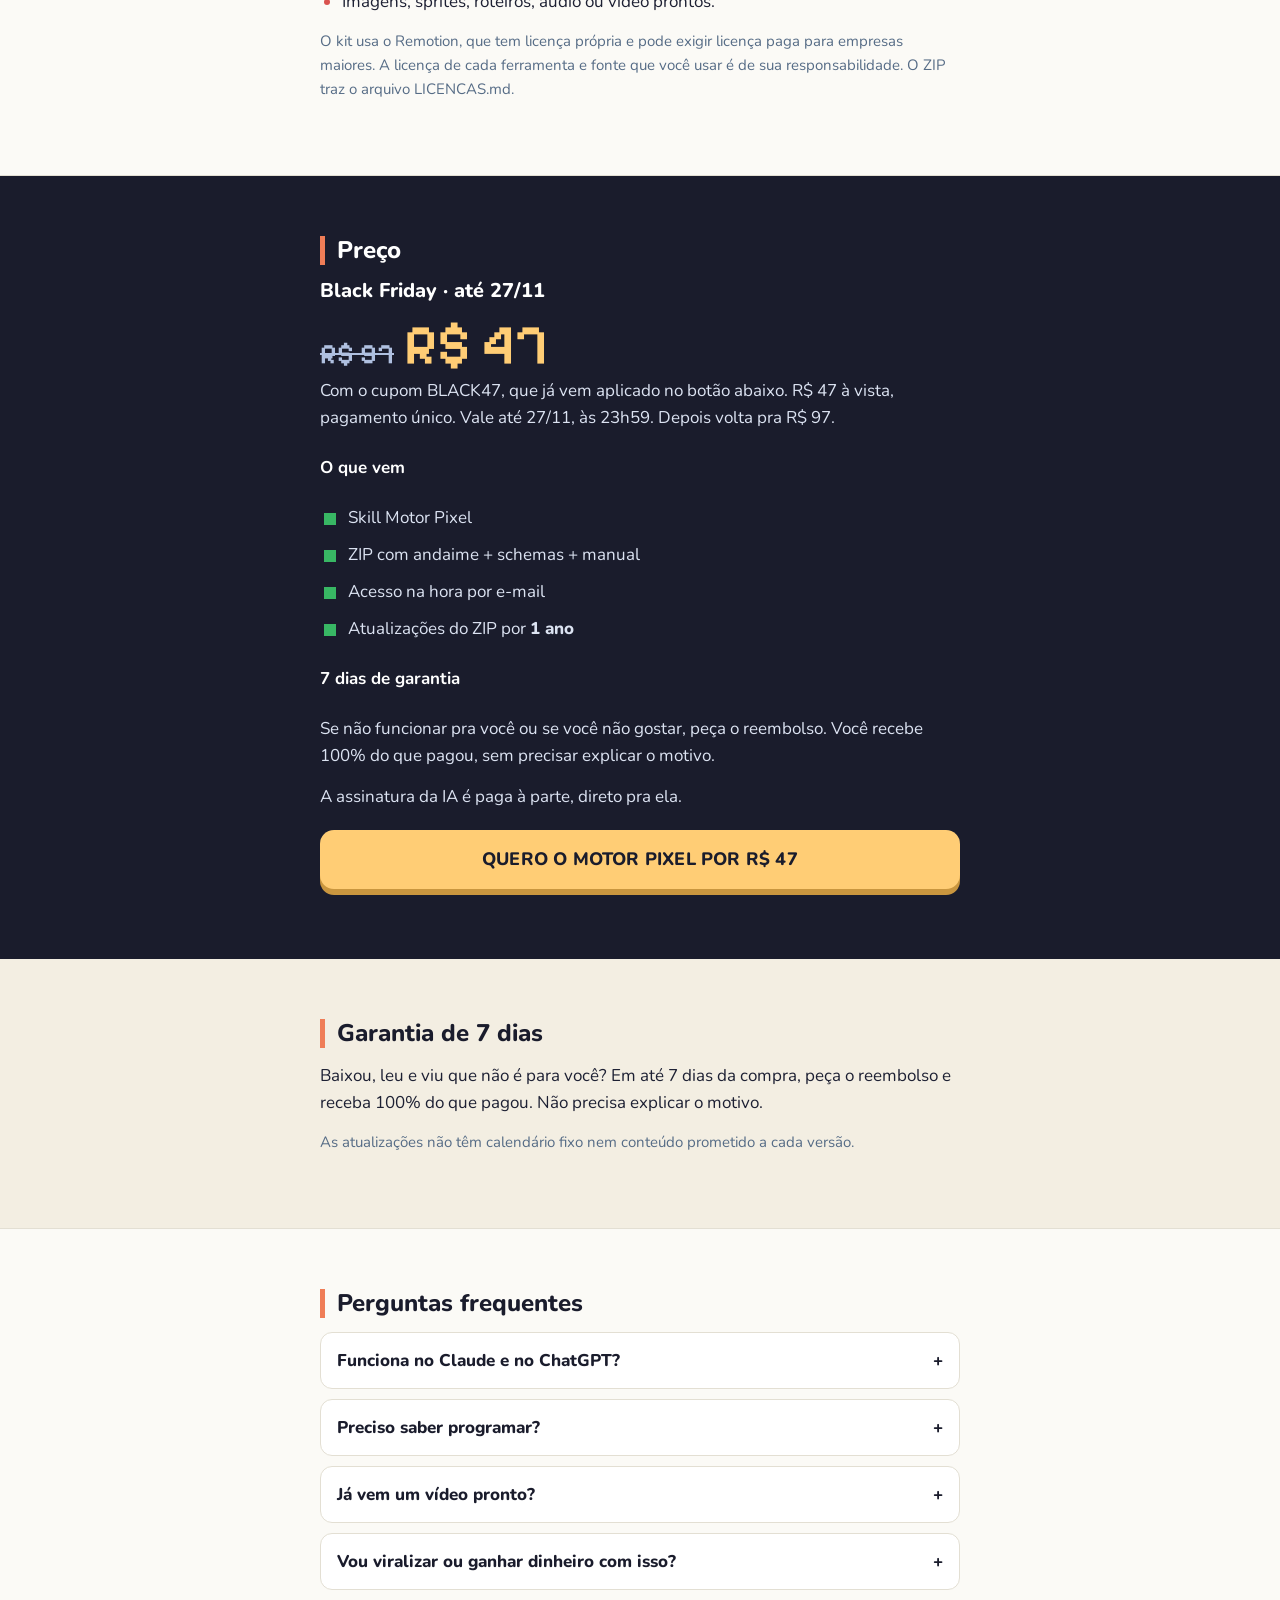
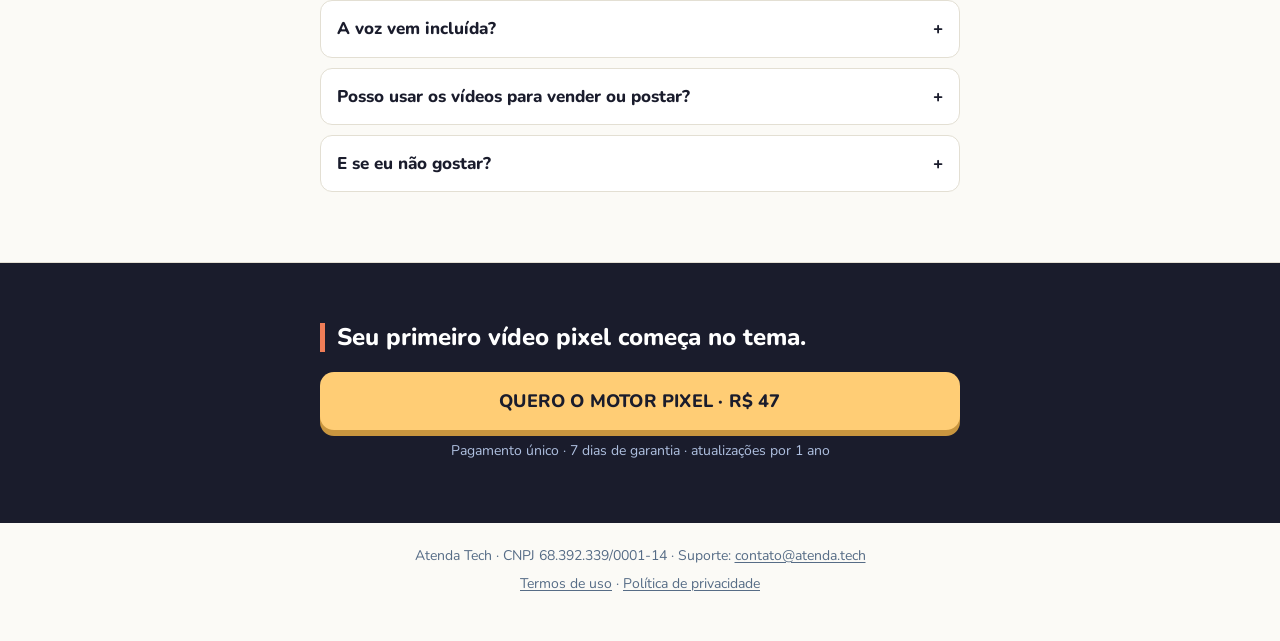
==== commit a563fe60: "Motor Pixel: copy aprovada da prova e vídeo antes do pedido no celular" ====
--- a/motor-pixel/index.html
+++ b/motor-pixel/index.html
@@ -116,7 +116,8 @@
 @media (min-width:760px){.desk-only{display:block}h1{font-size:40px}section{padding:60px 0}.cards{grid-template-columns:1fr 1fr 1fr}.bar{display:none}footer{padding-bottom:40px}}
 @media (prefers-reduced-motion:reduce){.sound .dot{animation:none}html{scroll-behavior:auto}.bar{transition:none}}
 
-/* bloco de prova: pedido + vídeo (título e legenda provisórios — Estrategista) */
+/* bloco de prova: pedido + vídeo */
+.prova{--prova-video-w:240px}
 .prova .wrap{max-width:880px}
 .prova-cap{margin:0 0 20px;color:var(--muted);font-size:16px}
 .prova-grid{display:flex;flex-direction:column;gap:20px;align-items:stretch}
@@ -125,11 +126,10 @@
 .prova-pedido-head span{font:700 12px/1 "Silk",monospace;letter-spacing:1px;color:var(--muted)}
 .prova-copy{appearance:none;border:1px solid var(--line);background:#fff;color:var(--escuro);font:800 13px/1 "Nunito",sans-serif;padding:8px 12px;border-radius:8px;cursor:pointer}
 .prova-copy:focus-visible{outline:2px solid var(--laranja);outline-offset:2px}
-.prova-texto{margin:0;max-height:min(420px,70vh);overflow:auto;scrollbar-gutter:stable;white-space:pre-wrap;overflow-wrap:anywhere;background:#fff;border:1px solid var(--line);border-radius:12px;padding:14px 16px;font:400 13px/1.55 "Nunito",ui-monospace,monospace;color:var(--ink)}.prova-texto::-webkit-scrollbar{width:8px}.prova-texto::-webkit-scrollbar-track{background:var(--creme)}.prova-texto::-webkit-scrollbar-thumb{background:#c4c0b4;border-radius:8px}
+.prova-texto{margin:0;max-height:260px;overflow:auto;scrollbar-gutter:stable;white-space:pre-wrap;overflow-wrap:anywhere;background:#fff;border:1px solid var(--line);border-radius:12px;padding:14px 16px;font:400 13px/1.55 "Nunito",ui-monospace,monospace;color:var(--ink)}.prova-texto::-webkit-scrollbar{width:8px}.prova-texto::-webkit-scrollbar-track{background:var(--creme)}.prova-texto::-webkit-scrollbar-thumb{background:#c4c0b4;border-radius:8px}
 .prova-video{width:min(100%,240px);margin:0 auto;border-radius:14px;overflow:hidden;background:#000;border:3px solid var(--amarelo);box-shadow:0 0 0 3px var(--escuro),0 8px 0 3px #000}
 .prova-video video{width:100%;aspect-ratio:9/16;object-fit:cover;display:block;background:#000}
-.prova{--prova-video-w:240px}
-@media (min-width:760px){.prova-grid{display:grid;grid-template-columns:minmax(0,1fr) var(--prova-video-w);gap:24px;align-items:start}.prova-pedido{height:calc((var(--prova-video-w) - 6px) * 16 / 9 + 6px)}.prova-texto{flex:1;min-height:0;max-height:none}.prova-video{width:var(--prova-video-w);margin:0}}
+@media (min-width:760px){.prova-grid{display:grid;grid-template-columns:minmax(0,1fr) var(--prova-video-w);gap:24px;align-items:start}.prova-pedido{grid-column:1;grid-row:1;height:calc((var(--prova-video-w) - 6px) * 16 / 9 + 6px)}.prova-texto{flex:1;min-height:0;max-height:none}.prova-video{grid-column:2;grid-row:1;width:var(--prova-video-w);margin:0}}
 </style>
 </head>
 <body>
@@ -164,10 +164,12 @@
 
 <section class="prova" id="prova">
   <div class="wrap">
-    <!-- PLACEHOLDER ESTRATEGISTA: título e legenda provisórios; o copy deste bloco é da Estrategista. O pedido abaixo está verbatim (inclui “desta máquina”; não alterar). -->
-    <h2>Um pedido, um vídeo</h2>
-    <p class="prova-cap">Feito com o kit, sem edição depois do render.</p>
+    <h2>Um pedido em português, um vídeo de 23 segundos</h2>
+    <p class="prova-cap">Feito com o Motor Pixel v1.1 e o Claude Code, numa rodada só, sem edição depois do render.</p>
     <div class="prova-grid">
+      <figure class="prova-video">
+        <video src="prova-romanos.mp4" poster="prova-romanos.jpg" playsinline controls preload="none" aria-label="Vídeo de prova: Como os romanos construíam estradas"></video>
+      </figure>
       <div class="prova-pedido">
         <div class="prova-pedido-head">
           <span>O pedido</span>
@@ -189,9 +191,6 @@
 
 Siga a sequência do SKILL.md: entradas.json, sprites originais com ciclo de caminhada, Composition Episode (sem apagar PlaceholderTest), ep.json, legendas palavra a palavra, mix com loudness medida, render de Episode em build/episode.mp4, depois ffprobe, ebur128 e folha de contato. Trabalhe só nesta pasta do kit. Quando terminar, diga o caminho do MP4, a duração medida, a voz usada e o que passou ou ficou NÃO TESTADO.</pre>
       </div>
-      <figure class="prova-video">
-        <video src="prova-romanos.mp4" poster="prova-romanos.jpg" playsinline controls preload="none" aria-label="Vídeo de prova: Como os romanos construíam estradas"></video>
-      </figure>
     </div>
   </div>
 </section>
